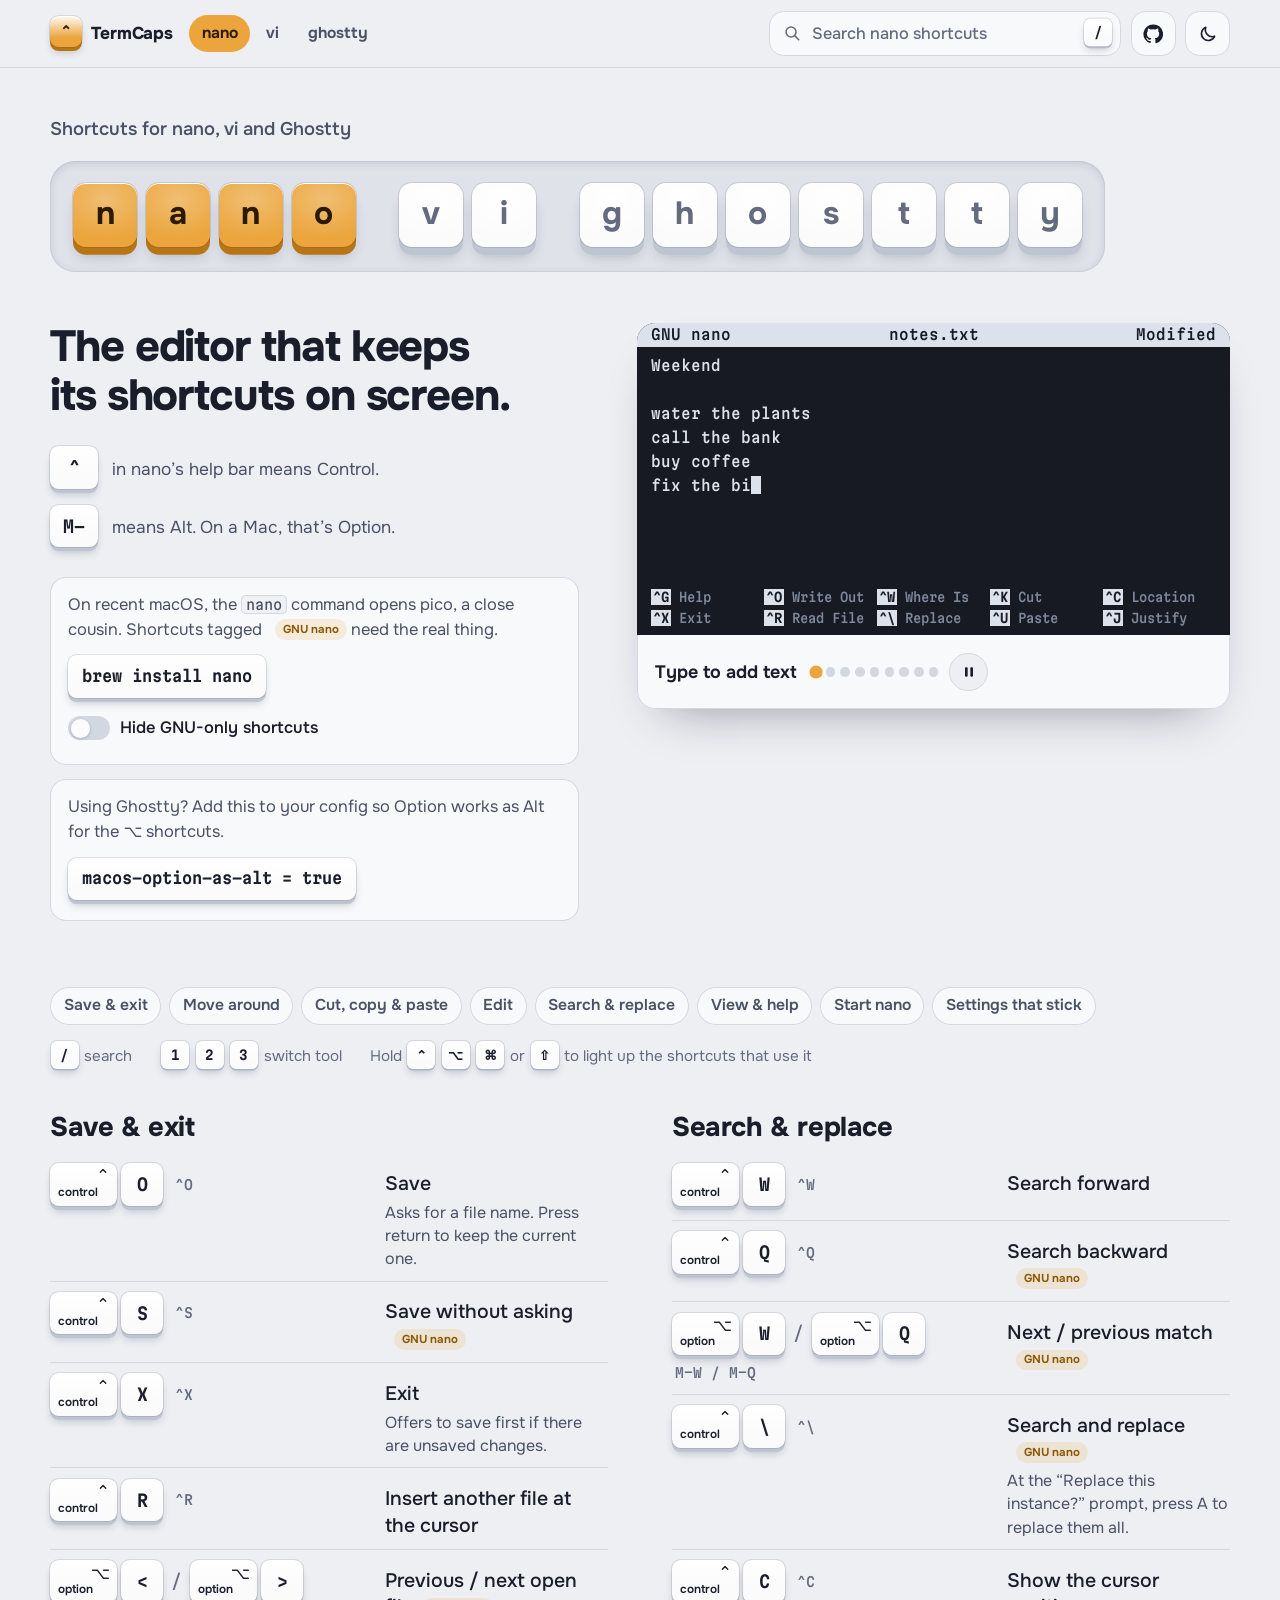
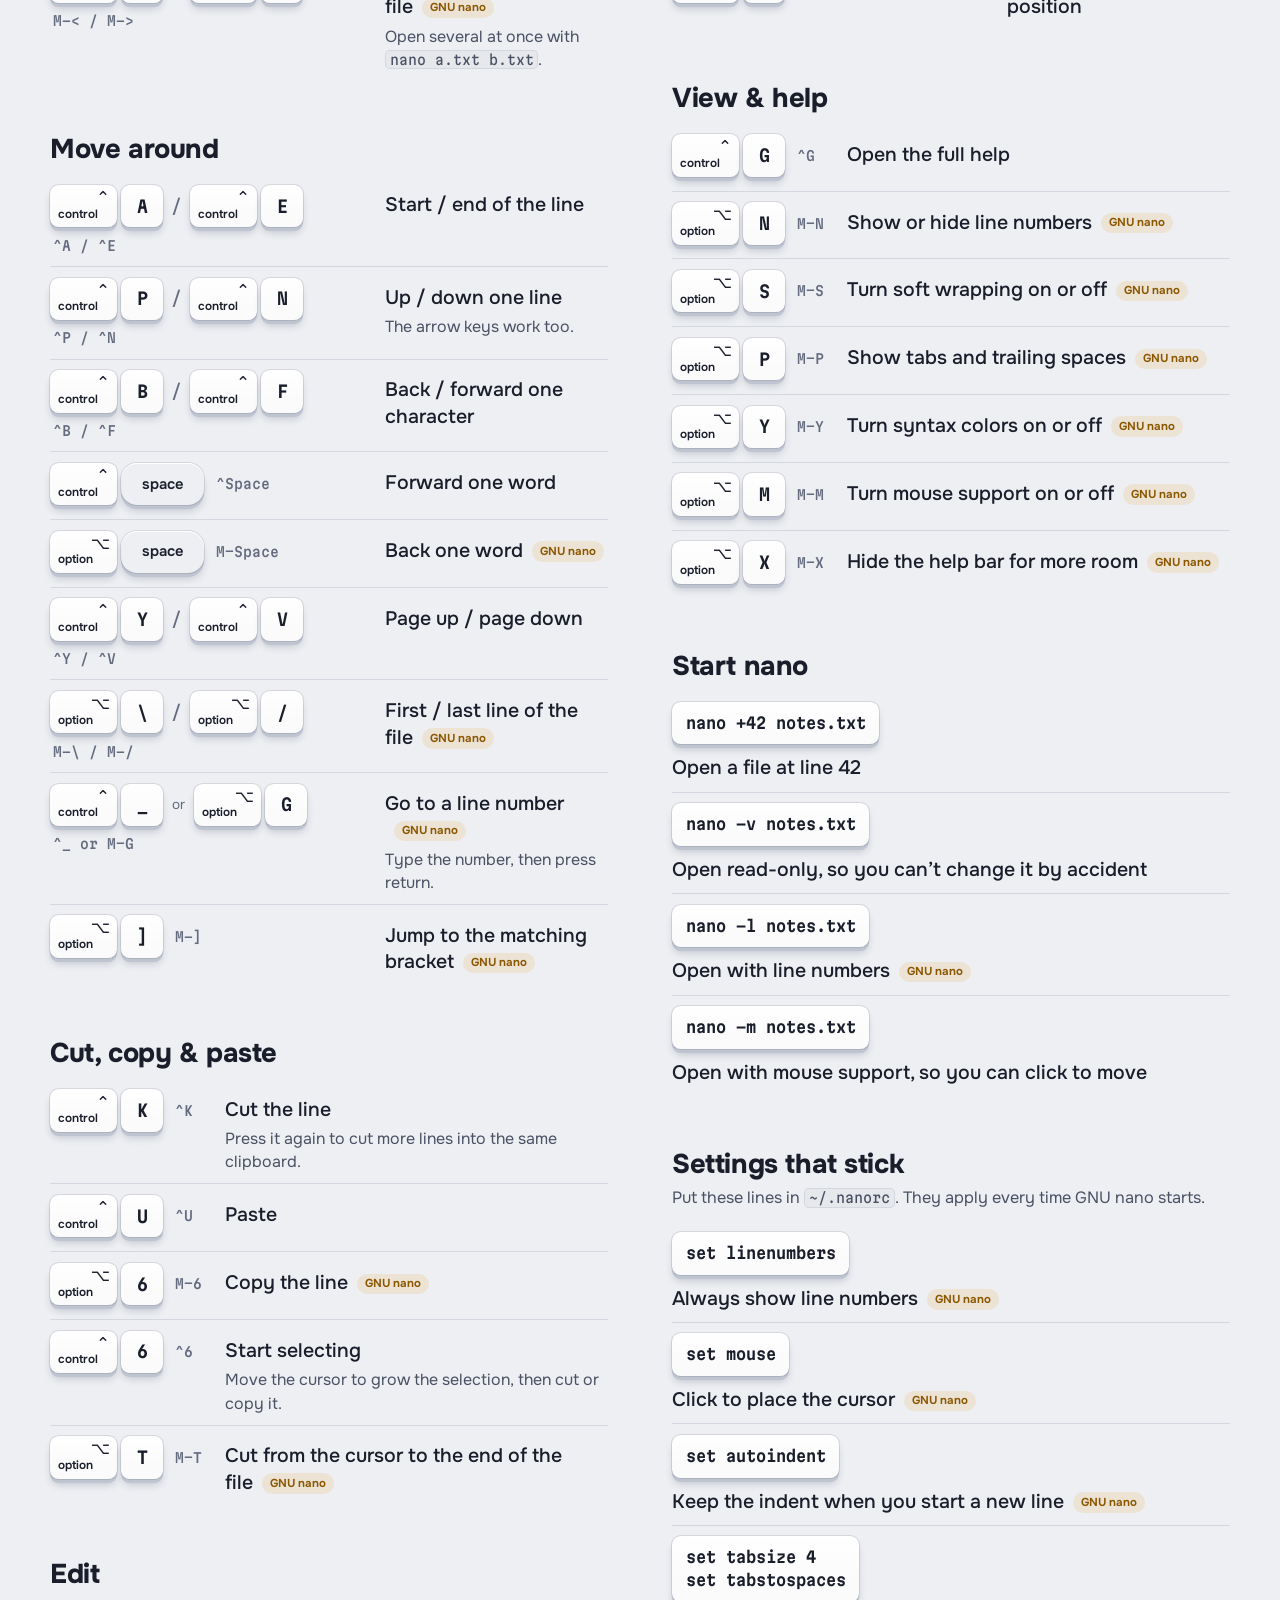
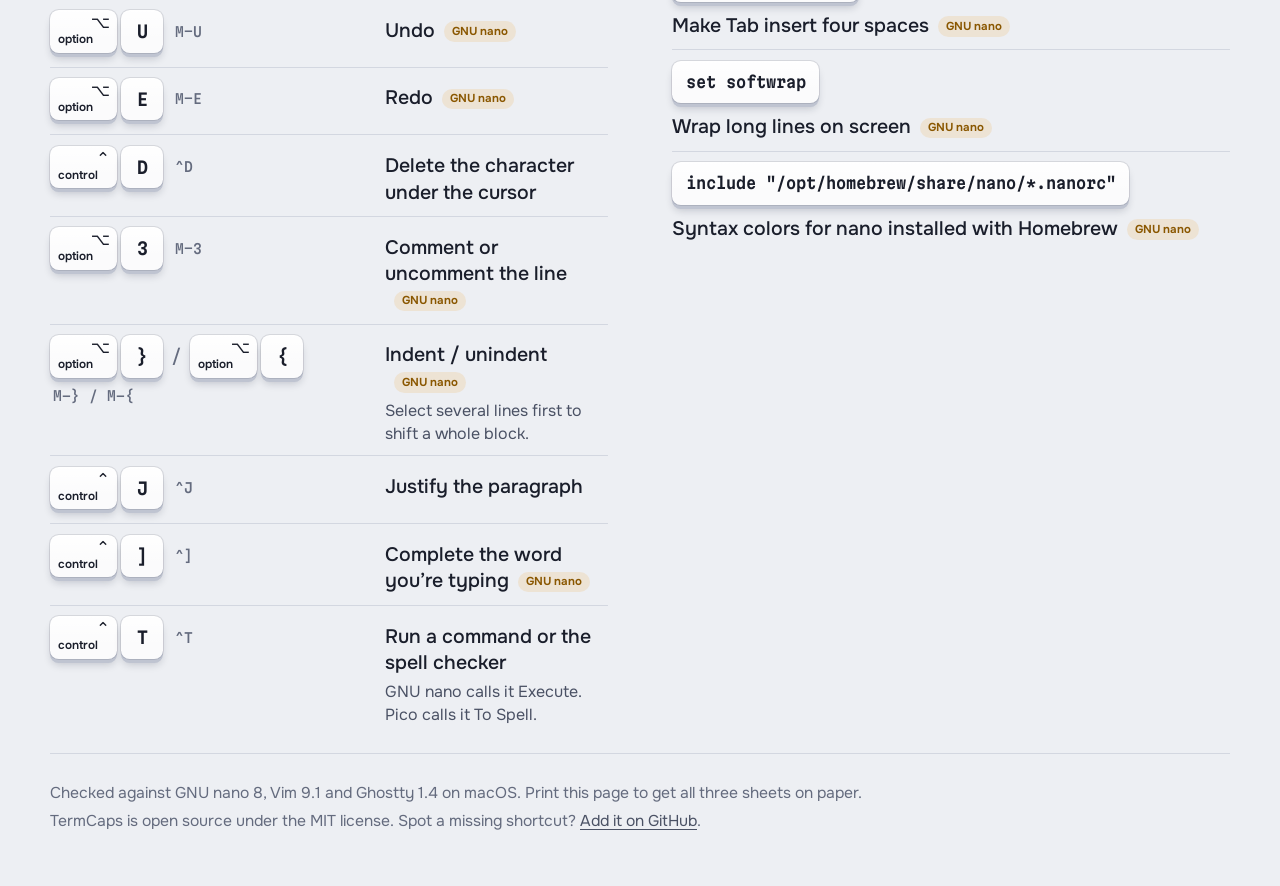
==== index.html @ 2dfd2931 "Launch TermCaps: shortcuts for nano, vi and Ghostty as keycaps A single-page cheatsheet in plain HTM" ====
<!doctype html>
<html lang="en" data-tool="nano">
<head>
  <meta charset="utf-8">
  <meta name="viewport" content="width=device-width, initial-scale=1">
  <title>TermCaps: shortcuts for nano, vi and Ghostty</title>
  <meta name="description" content="Shortcuts for nano, vi and Ghostty, drawn as keycaps you can see.">
  <meta name="author" content="Nitin Sharma (nitin7dc)">
  <link rel="canonical" href="https://termcaps.com/">
  <link rel="icon" href="favicon.svg" type="image/svg+xml">
  <meta name="theme-color" content="#edeff3" media="(prefers-color-scheme: light)">
  <meta name="theme-color" content="#15171d" media="(prefers-color-scheme: dark)">
  <meta property="og:type" content="website">
  <meta property="og:site_name" content="TermCaps">
  <meta property="og:title" content="TermCaps: shortcuts for nano, vi and Ghostty">
  <meta property="og:description" content="Shortcuts for nano, vi and Ghostty, drawn as keycaps you can see.">
  <meta property="og:url" content="https://termcaps.com/">
  <meta property="og:image" content="https://termcaps.com/docs/screenshot-light.png">
  <meta name="twitter:card" content="summary_large_image">
  <link rel="preconnect" href="https://fonts.googleapis.com">
  <link rel="preconnect" href="https://fonts.gstatic.com" crossorigin>
  <link rel="stylesheet" href="https://fonts.googleapis.com/css2?family=Martian+Mono:wdth,wght@75..112.5,400..700&family=Onest:wght@400..800&display=swap">
  <link rel="stylesheet" href="styles.css">
  <script>
    try { var t = localStorage.getItem('ks-theme'); if (t) document.documentElement.dataset.theme = t; } catch (e) {}
  </script>
</head>
<body>
  <header class="bar">
    <div class="bar-in">
      <a class="brand" href="#top"><span class="cap" aria-hidden="true">⌃</span><span class="brand-name">TermCaps</span></a>
      <nav class="mini" id="mini" aria-label="Switch tool"></nav>
      <div class="bar-right">
        <label class="search">
          <svg viewBox="0 0 24 24" aria-hidden="true"><circle cx="10.5" cy="10.5" r="6.5"/><path d="m15.5 15.5 5 5"/></svg>
          <input id="q" type="search" placeholder="Search nano shortcuts" autocomplete="off" spellcheck="false" aria-label="Search shortcuts">
          <span class="cap sm" aria-hidden="true">/</span>
        </label>
        <a class="icon-btn gh" href="https://github.com/nitin7dc/termcaps" aria-label="TermCaps on GitHub">
          <svg viewBox="0 0 24 24" aria-hidden="true"><path d="M12 .5a11.5 11.5 0 0 0-3.64 22.41c.58.1.79-.25.79-.56v-2c-3.2.7-3.88-1.37-3.88-1.37-.52-1.33-1.28-1.69-1.28-1.69-1.04-.71.08-.7.08-.7 1.16.08 1.77 1.19 1.77 1.19 1.03 1.76 2.7 1.25 3.36.96.1-.75.4-1.25.73-1.54-2.56-.29-5.25-1.28-5.25-5.68 0-1.26.45-2.28 1.19-3.09-.12-.29-.52-1.46.11-3.05 0 0 .97-.31 3.17 1.18a11 11 0 0 1 5.77 0c2.2-1.49 3.17-1.18 3.17-1.18.63 1.59.23 2.76.11 3.05.74.81 1.19 1.83 1.19 3.09 0 4.41-2.7 5.38-5.26 5.67.41.36.78 1.06.78 2.14v3.17c0 .31.21.67.8.56A11.5 11.5 0 0 0 12 .5z"/></svg>
        </a>
        <button id="theme" class="icon-btn" type="button" aria-label="Switch theme"></button>
      </div>
    </div>
  </header>

  <main id="top">
    <section class="hero">
      <h1>Shortcuts for nano, vi and Ghostty</h1>
      <div class="plate" id="words" role="tablist" aria-label="Tools"></div>
    </section>

    <div id="panels"></div>

    <footer>
      <p>Checked against GNU nano 8, Vim 9.1 and Ghostty 1.4 on macOS. Print this page to get all three sheets on paper.</p>
      <p>TermCaps is open source under the MIT license. Spot a missing shortcut? <a href="https://github.com/nitin7dc/termcaps">Add it on GitHub</a>.</p>
    </footer>
  </main>

  <div class="toast" id="toast" role="status" aria-live="polite"></div>

  <script src="data.js"></script>
  <script src="keys.js"></script>
  <script src="demos.js"></script>
  <script src="app.js"></script>
</body>
</html>
---- styles.css ----
/* ============ Tokens ============ */
@property --d {
  syntax: '<length>';
  inherits: true;
  initial-value: 4px;
}

:root {
  --sans: 'Onest', ui-sans-serif, system-ui, -apple-system, 'Segoe UI', sans-serif;
  --mono: 'Martian Mono', ui-monospace, 'SF Mono', Menlo, monospace;
  --max: 1260px;
  --gut: clamp(16px, 4vw, 40px);

  --bg: #edeff3;
  --surface: #f8f9fb;
  --plate: #dfe2e9;
  --plate-shadow: rgba(20, 26, 50, 0.12);
  --ink: #1a1e2b;
  --ink-2: #4a5164;
  --ink-3: #646b7e;
  --line: #d3d7e0;
  --row-hover: rgba(26, 30, 43, 0.035);

  --cap: #fbfbfc;
  --sheen: rgba(255, 255, 255, 0.95);
  --cap-ink: #1a1e2b;
  --cap-side: #bfc4d1;
  --cap-edge: rgba(20, 24, 40, 0.11);
  --cap-hi: rgba(255, 255, 255, 1);
  --cap-shadow: rgba(20, 26, 50, 0.22);

  --term: #171a23;
  --term-2: #222634;
  --term-ink: #dce1ec;
  --term-dim: #7f889d;

  --nano: #eba53c; --nano-side: #b87516; --nano-on: #2b1a00; --nano-ink: #8a5700; --nano-soft: rgba(235, 165, 60, 0.17);
  --vi: #34a464; --vi-side: #1f7444; --vi-on: #062616; --vi-ink: #1b7343; --vi-soft: rgba(52, 164, 100, 0.15);
  --ghostty: #5f67f6; --ghostty-side: #3a40c2; --ghostty-on: #ffffff; --ghostty-ink: #3f47d4; --ghostty-soft: rgba(95, 103, 246, 0.14);

  color-scheme: light;
}

@media (prefers-color-scheme: dark) {
  :root:not([data-theme='light']) {
    --bg: #15171d;
    --surface: #1d2028;
    --plate: #0f1116;
    --plate-shadow: rgba(0, 0, 0, 0.5);
    --ink: #eceef4;
    --ink-2: #aab1c3;
    --ink-3: #8a91a5;
    --line: #2b303b;
    --row-hover: rgba(255, 255, 255, 0.03);
    --cap: #2b2f3a;
    --sheen: rgba(255, 255, 255, 0.07);
    --cap-ink: #eceef4;
    --cap-side: #0a0c10;
    --cap-edge: rgba(255, 255, 255, 0.06);
    --cap-hi: rgba(255, 255, 255, 0.09);
    --cap-shadow: rgba(0, 0, 0, 0.55);
    --term: #0d0f14;
    --term-2: #1a1d27;
    --nano-ink: #f5c065; --nano-soft: rgba(235, 165, 60, 0.14);
    --vi-ink: #66d396; --vi-soft: rgba(52, 164, 100, 0.14);
    --ghostty-ink: #a5aaff; --ghostty-soft: rgba(95, 103, 246, 0.18);
    color-scheme: dark;
  }
}
:root[data-theme='dark'] {
  --bg: #15171d;
  --surface: #1d2028;
  --plate: #0f1116;
  --plate-shadow: rgba(0, 0, 0, 0.5);
  --ink: #eceef4;
  --ink-2: #aab1c3;
  --ink-3: #8a91a5;
  --line: #2b303b;
  --row-hover: rgba(255, 255, 255, 0.03);
  --cap: #2b2f3a;
  --sheen: rgba(255, 255, 255, 0.07);
  --cap-ink: #eceef4;
  --cap-side: #0a0c10;
  --cap-edge: rgba(255, 255, 255, 0.06);
  --cap-hi: rgba(255, 255, 255, 0.09);
  --cap-shadow: rgba(0, 0, 0, 0.55);
  --term: #0d0f14;
  --term-2: #1a1d27;
  --nano-ink: #f5c065; --nano-soft: rgba(235, 165, 60, 0.14);
  --vi-ink: #66d396; --vi-soft: rgba(52, 164, 100, 0.14);
  --ghostty-ink: #a5aaff; --ghostty-soft: rgba(95, 103, 246, 0.18);
  color-scheme: dark;
}

/* The active tool sets the accent for the whole page */
:root, [data-tool='nano'] {
  --accent: var(--nano); --accent-side: var(--nano-side); --accent-on: var(--nano-on); --accent-ink: var(--nano-ink); --accent-soft: var(--nano-soft);
}
[data-tool='vi'] {
  --accent: var(--vi); --accent-side: var(--vi-side); --accent-on: var(--vi-on); --accent-ink: var(--vi-ink); --accent-soft: var(--vi-soft);
}
[data-tool='ghostty'] {
  --accent: var(--ghostty); --accent-side: var(--ghostty-side); --accent-on: var(--ghostty-on); --accent-ink: var(--ghostty-ink); --accent-soft: var(--ghostty-soft);
}

/* ============ Base ============ */
*, *::before, *::after { box-sizing: border-box; }
html { -webkit-text-size-adjust: 100%; scroll-padding-top: 5.5rem; }
body {
  margin: 0;
  background: var(--bg);
  color: var(--ink);
  font-family: var(--sans);
  font-size: 1.125rem;
  line-height: 1.5;
  -webkit-font-smoothing: antialiased;
  transition: background-color 0.25s;
}
button, input { font: inherit; color: inherit; }
code {
  font-family: var(--mono);
  font-stretch: 87.5%;
  font-size: 0.86em;
  padding: 0.08em 0.35em;
  border-radius: 0.35em;
  background: var(--row-hover);
  box-shadow: inset 0 0 0 1px var(--line);
  overflow-wrap: anywhere;
}
mark { background: var(--accent-soft); color: inherit; border-radius: 0.2em; box-shadow: 0 0 0 2px var(--accent-soft); }
:focus-visible { outline: 3px solid var(--accent); outline-offset: 3px; border-radius: 6px; }
.print-title { display: none; }

/* ============ Keycaps ============ */
.cap {
  --d0: 4px;
  --d: var(--d0);
  --h: 2.65rem;
  position: relative;
  display: inline-flex;
  align-items: center;
  justify-content: center;
  min-width: var(--h);
  height: var(--h);
  margin-bottom: var(--d0);
  padding: 0 0.62rem;
  border: 0;
  border-radius: 0.55rem;
  font: 600 1.06rem/1 var(--mono);
  font-stretch: 87.5%;
  color: var(--cap-ink);
  background-color: var(--cap);
  background-image: linear-gradient(180deg, var(--sheen), transparent 70%);
  box-shadow:
    inset 0 1px 0 var(--cap-hi),
    0 0 0 1px var(--cap-edge),
    0 var(--d) 0 0 var(--cap-side),
    0 calc(var(--d) + 3px) 8px -2px var(--cap-shadow);
  transform: translateY(calc(var(--d0) - var(--d)));
  transition: --d 0.12s ease-out, background-color 0.2s, color 0.2s;
  white-space: nowrap;
  vertical-align: middle;
}
/* Two legends, like Apple's modifier keys: glyph top right, name bottom left */
.cap.two {
  min-width: 4.2rem;
  justify-content: flex-start;
  align-items: flex-end;
  padding: 0 0.5rem 0.42rem;
  font-family: var(--sans);
}
.cap.two b {
  position: absolute;
  top: 0.32rem;
  right: 0.45rem;
  font-size: 1.05rem;
  font-weight: 500;
  line-height: 1;
}
.cap.two i { font-style: normal; font-size: 0.74rem; font-weight: 600; line-height: 1; }
.cap.word { font: 600 0.92rem/1 var(--sans); padding: 0 0.75rem; }
.cap.wide { min-width: 5.2rem; }
.cap.arrow { font-family: var(--sans); font-size: 1.1rem; letter-spacing: 0.08em; }
.cap.ph {
  background: transparent;
  box-shadow: none;
  border: 1.5px dashed var(--ink-3);
  color: var(--ink-2);
  font-style: italic;
  font-weight: 500;
  font-family: var(--sans);
  font-size: 0.95rem;
  transform: none;
}
.cap.cmd {
  height: auto;
  min-height: var(--h);
  padding: 0.62rem 0.85rem;
  justify-content: flex-start;
  text-align: left;
  line-height: 1.45;
  font-size: 0.98rem;
  white-space: pre-wrap;
  overflow-wrap: anywhere;
}
.cap.cmd em { font-style: italic; font-weight: 500; color: var(--accent-ink); }
button.cap.cmd { cursor: copy; }
button.cap.cmd:hover, .cap.cmd.copied { --d: 1px; }
.cap.cmd.copied { animation: copied 0.6s ease-out; }
@keyframes copied { 0% { background-color: var(--accent-soft); } }
.cap.sm {
  --d0: 2px;
  --h: 1.75rem;
  min-width: 1.75rem;
  padding: 0 0.42rem;
  border-radius: 0.38rem;
  font-size: 0.82rem;
}

.seq { display: inline-flex; flex-wrap: wrap; align-items: center; gap: 0.38rem; }
.chord { display: inline-flex; align-items: center; gap: 0.24rem; }
.sep { color: var(--ink-3); font-weight: 500; padding-bottom: 4px; }
.or { font-size: 0.85rem; color: var(--ink-3); padding-bottom: 4px; }
.nat {
  font: 500 0.85rem/1 var(--mono);
  font-stretch: 87.5%;
  color: var(--ink-3);
  margin-left: 0.2rem;
  padding-bottom: 4px;
}

/* ============ Top bar ============ */
.bar {
  position: sticky;
  top: 0;
  z-index: 30;
  background: color-mix(in srgb, var(--bg) 86%, transparent);
  -webkit-backdrop-filter: blur(14px);
  backdrop-filter: blur(14px);
  border-bottom: 1px solid transparent;
  transition: border-color 0.2s;
}
.past-hero .bar { border-bottom-color: var(--line); }
.bar-in {
  max-width: var(--max);
  margin: 0 auto;
  padding: 0.7rem var(--gut);
  display: flex;
  align-items: center;
  gap: 1rem;
}
.brand {
  display: flex;
  align-items: center;
  gap: 0.6rem;
  font-weight: 750;
  font-size: 1.08rem;
  letter-spacing: -0.01em;
  color: var(--ink);
  text-decoration: none;
  white-space: nowrap;
}
.brand .cap { --h: 1.9rem; font-size: 0.9rem; background-color: var(--accent); color: var(--accent-on); --cap-side: var(--accent-side); }
.mini { display: flex; gap: 0.2rem; opacity: 0; transform: translateY(-6px); pointer-events: none; transition: opacity 0.2s, transform 0.2s; }
.past-hero .mini { opacity: 1; transform: none; pointer-events: auto; }
.mini button {
  border: 0;
  background: transparent;
  color: var(--ink-2);
  font-weight: 650;
  font-size: 0.98rem;
  padding: 0.42rem 0.8rem;
  border-radius: 99px;
  cursor: pointer;
}
.mini button:hover { color: var(--ink); background: var(--row-hover); }
.mini button[aria-pressed='true'] { background: var(--accent); color: var(--accent-on); }
.bar-right { margin-left: auto; display: flex; align-items: center; gap: 0.6rem; }
.search { position: relative; display: flex; align-items: center; }
.search svg {
  position: absolute;
  left: 0.85rem;
  width: 1.15rem;
  height: 1.15rem;
  fill: none;
  stroke: var(--ink-3);
  stroke-width: 2;
  stroke-linecap: round;
  pointer-events: none;
}
.search input {
  -webkit-appearance: none;
  appearance: none;
  width: min(22rem, 44vw);
  height: 2.8rem;
  padding: 0 2.8rem 0 2.6rem;
  border: 1px solid var(--line);
  border-radius: 0.9rem;
  background: var(--surface);
  font-size: 1.02rem;
  font-weight: 500;
  transition: border-color 0.15s, box-shadow 0.15s;
}
.search input::placeholder { color: var(--ink-3); }
.search input::-webkit-search-cancel-button { display: none; }
.search input:focus { outline: none; border-color: var(--accent); box-shadow: 0 0 0 4px var(--accent-soft); }
.search .cap { position: absolute; right: 0.55rem; top: 50%; margin: 0; translate: 0 -55%; pointer-events: none; transition: opacity 0.15s; }
.search input:focus ~ .cap, .search input:not(:placeholder-shown) ~ .cap { opacity: 0; }
.icon-btn {
  display: grid;
  place-items: center;
  width: 2.8rem;
  height: 2.8rem;
  border: 1px solid var(--line);
  border-radius: 0.9rem;
  background: var(--surface);
  cursor: pointer;
}
.icon-btn:hover { border-color: var(--ink-3); }
.icon-btn svg { width: 1.25rem; height: 1.25rem; fill: none; stroke: var(--ink); stroke-width: 1.9; stroke-linecap: round; stroke-linejoin: round; }
.icon-btn.gh svg { fill: var(--ink); stroke: none; }

/* ============ Hero: tool names in giant keycaps ============ */
main { max-width: var(--max); margin: 0 auto; padding: 0 var(--gut); }
.hero { padding: clamp(1.5rem, 4vw, 3rem) 0 0; }
.hero h1 { margin: 0 0 1.1rem; font-size: 1.15rem; font-weight: 550; color: var(--ink-2); letter-spacing: 0; }
.plate {
  display: flex;
  width: fit-content;
  max-width: 100%;
  flex-wrap: wrap;
  align-items: flex-start;
  gap: 1rem clamp(1.1rem, 3.4vw, 3rem);
  padding: clamp(0.85rem, 1.8vw, 1.35rem) clamp(0.85rem, 1.8vw, 1.5rem) calc(clamp(0.85rem, 1.8vw, 1.35rem) - 4px);
  border-radius: clamp(1rem, 2vw, 1.75rem);
  background: var(--plate);
  box-shadow: inset 0 2px 8px var(--plate-shadow), inset 0 0 0 1px var(--line);
}
.word {
  display: flex;
  gap: clamp(0.3rem, 0.7vw, 0.6rem);
  padding: 0;
  border: 0;
  background: none;
  border-radius: 1rem;
  cursor: pointer;
}
.word:focus-visible { outline-offset: 8px; }
.lc {
  --s: clamp(2.55rem, 5vw, 4.3rem);
  --d0: clamp(5px, 0.6vw, 8px);
  --d: var(--d0);
  display: grid;
  place-items: center;
  width: var(--s);
  height: var(--s);
  margin-bottom: var(--d0);
  padding-bottom: 0.08em;
  border-radius: calc(var(--s) * 0.2);
  font: 700 calc(var(--s) * 0.5) / 1 var(--sans);
  color: var(--ink-3);
  background-color: var(--cap);
  background-image: radial-gradient(120% 90% at 50% 25%, var(--sheen), transparent 70%);
  box-shadow:
    inset 0 1px 0 var(--cap-hi),
    0 0 0 1px var(--cap-edge),
    0 var(--d) 0 0 var(--cap-side),
    0 calc(var(--d) + 5px) 14px -4px var(--cap-shadow);
  transform: translateY(calc(var(--d0) - var(--d)));
  transition: --d 0.14s ease-out, background-color 0.25s ease calc(var(--i) * 70ms), color 0.25s ease calc(var(--i) * 70ms);
}
.word:hover .lc { --d: calc(var(--d0) + 2px); color: var(--ink-2); }
.word[aria-selected='true'] .lc {
  color: var(--accent-on);
  background-color: var(--accent);
  --cap-side: var(--accent-side);
  --sheen: rgba(255, 255, 255, 0.28);
}
.word:active .lc { --d: 1px; }
.word.typing .lc { animation: tap 0.34s cubic-bezier(0.3, 0.7, 0.4, 1) calc(var(--i) * 70ms) both; }
@keyframes tap {
  0% { --d: var(--d0); }
  35% { --d: 1px; }
  100% { --d: var(--d0); }
}

/* ============ Panel intro + demo ============ */
.intro {
  display: grid;
  grid-template-columns: minmax(0, 1fr) minmax(0, 1.12fr);
  gap: clamp(2rem, 4.5vw, 4.5rem);
  align-items: start;
  padding: clamp(2rem, 4vw, 3.25rem) 0 clamp(2rem, 4vw, 3rem);
}
.lede {
  margin: 0 0 1.6rem;
  font-size: clamp(1.9rem, 3.4vw, 2.85rem);
  line-height: 1.12;
  font-weight: 750;
  letter-spacing: -0.025em;
  text-wrap: balance;
}
.legend { list-style: none; margin: 0 0 1.6rem; padding: 0; display: grid; gap: 0.75rem; }
.legend li { display: flex; align-items: center; gap: 0.9rem; font-size: 1.08rem; color: var(--ink-2); }
.legend .cap { min-width: 3rem; margin-bottom: 4px; }
.legend.modes li { align-items: baseline; }
.mode {
  flex: none;
  min-width: 6.4rem;
  font-weight: 700;
  font-size: 1rem;
  color: var(--accent-ink);
  padding: 0.28rem 0.7rem;
  border-radius: 0.5rem;
  background: var(--accent-soft);
  text-align: center;
}
.legend b { color: var(--ink); font-family: var(--mono); font-stretch: 87.5%; font-size: 0.92em; }
.tip {
  margin: 0 0 0.9rem;
  padding: 1rem 1.15rem 1.05rem;
  border-radius: 1rem;
  background: var(--surface);
  box-shadow: inset 0 0 0 1px var(--line);
  color: var(--ink-2);
  font-size: 1.03rem;
}
.tip p { margin: 0; }
.tip b { color: var(--ink); font-family: var(--mono); font-stretch: 87.5%; font-size: 0.92em; }
.tip-cmd { margin-top: 0.8rem; }
.switch { display: inline-flex; align-items: center; gap: 0.65rem; margin-top: 0.9rem; cursor: pointer; color: var(--ink); font-weight: 550; }
.switch input { position: absolute; opacity: 0; width: 1px; height: 1px; }
.switch .track {
  position: relative;
  width: 2.6rem;
  height: 1.5rem;
  border-radius: 99px;
  background: var(--line);
  transition: background-color 0.2s;
}
.switch .track::after {
  content: '';
  position: absolute;
  top: 0.18rem;
  left: 0.18rem;
  width: 1.14rem;
  height: 1.14rem;
  border-radius: 50%;
  background: var(--cap);
  box-shadow: 0 1px 3px var(--cap-shadow);
  transition: translate 0.2s cubic-bezier(0.3, 0.7, 0.4, 1);
}
.switch input:checked + .track { background: var(--accent); }
.switch input:checked + .track::after { translate: 1.1rem 0; }
.switch input:focus-visible + .track { outline: 3px solid var(--accent); outline-offset: 3px; }

.tag {
  display: inline-block;
  margin-left: 0.55rem;
  padding: 0.28rem 0.5rem;
  border-radius: 99px;
  background: var(--accent-soft);
  color: var(--accent-ink);
  font: 650 0.72rem/1 var(--sans);
  vertical-align: 0.18em;
  white-space: nowrap;
}

/* The demo: a small dark terminal with a keystroke readout under it */
.demo {
  margin: 0;
  border-radius: 1.15rem;
  overflow: hidden;
  background: var(--surface);
  box-shadow: inset 0 0 0 1px var(--line), 0 24px 48px -28px rgba(15, 18, 32, 0.45);
}
.screen {
  height: 19.5rem;
  background: var(--term);
  color: var(--term-ink);
  font: 500 0.92rem/1.62 var(--mono);
  font-stretch: 87.5%;
  overflow: hidden;
}
.screen > * { height: 100%; }
.t-body { flex: 1; padding: 0.45rem 0.9rem; white-space: pre; overflow: hidden; }
.cur { background: var(--term-ink); color: var(--term); animation: blink 1.1s steps(1) infinite; }
.cur.bar { background: none; color: inherit; box-shadow: inset 2px 0 0 var(--term-ink); }
.cur.inv { background: var(--term); }
@keyframes blink { 50% { background: transparent; color: inherit; box-shadow: none; } }

.nano, .vi, .gt { display: flex; flex-direction: column; }
.n-head, .n-prompt { display: flex; justify-content: space-between; padding: 0 0.9rem; background: var(--term-ink); color: var(--term); }
.n-head span { flex: 1; }
.n-head span:nth-child(2) { text-align: center; }
.n-head span:last-child { text-align: right; }
.n-prompt { justify-content: flex-start; white-space: pre; }
.n-msg { min-height: 1.62em; text-align: center; }
.n-msg span { background: var(--term-ink); color: var(--term); padding: 0 0.3rem; }
.n-help {
  display: grid;
  grid-template-columns: repeat(5, minmax(0, 1fr));
  padding: 0 0.9rem 0.45rem;
  font-size: 0.8rem;
  color: var(--term-dim);
  white-space: nowrap;
  overflow: hidden;
}
.n-help b { font-weight: 600; background: var(--term-ink); color: var(--term); padding: 0 0.12rem; }
.n-help .flash { color: var(--term-ink); animation: helpflash 0.9s ease-out; }
.n-help .flash b { background: var(--nano); color: var(--nano-on); }
@keyframes helpflash { 0% { color: var(--nano); } }

.v-tilde { color: #5f72d9; }
.v-status { display: flex; justify-content: space-between; padding: 0 0.9rem 0.45rem; white-space: pre; }
.v-mode { font-weight: 700; }
.v-ruler { color: var(--term-dim); }

.sh { padding: 0.6rem 0.9rem; }
.sh-p { color: var(--term-dim); }

.gt-bar { display: flex; align-items: center; gap: 0.8rem; height: 2.3rem; padding: 0 0.8rem; background: var(--term-2); font-family: var(--sans); font-size: 0.8rem; }
.lights { display: flex; gap: 0.42rem; }
.lights i { width: 0.72rem; height: 0.72rem; border-radius: 50%; background: #ff5f57; }
.lights i:nth-child(2) { background: #febc2e; }
.lights i:nth-child(3) { background: #28c840; }
.gt-title { flex: 1; text-align: center; color: var(--term-dim); font-weight: 600; }
.gt-pad { width: 3.3rem; }
.gt-tabs { flex: 1; display: flex; gap: 0.25rem; }
.gt-tab { flex: 1; padding: 0.22rem; border-radius: 0.4rem; text-align: center; color: var(--term-dim); font-weight: 600; animation: grow 0.3s cubic-bezier(0.2, 0.8, 0.2, 1); }
.gt-tab.on { background: rgba(255, 255, 255, 0.09); color: var(--term-ink); }
.gt-body { flex: 1; display: flex; min-height: 0; }
.split { flex: 1; display: flex; gap: 2px; background: #3a4052; min-width: 0; min-height: 0; }
.split-col { flex-direction: column; }
.pane {
  flex: 1;
  min-width: 0;
  min-height: 0;
  padding: 0.45rem 0.75rem;
  background: var(--term);
  font-size: 0.82rem;
  white-space: pre;
  overflow: hidden;
  opacity: 0.55;
}
.pane.on { opacity: 1; }
.pane.fresh { animation: grow 0.38s cubic-bezier(0.2, 0.8, 0.2, 1); }
.pane.gain { animation: gain 0.35s ease-out; }
@keyframes grow { from { opacity: 0; transform: scale(0.96); } }
@keyframes gain { from { opacity: 0.55; } }
.p-dir { color: #7dcfff; }
.p-ar { color: #a5aaff; }
.p-out { color: var(--term-dim); }

.hud {
  display: grid;
  grid-template-columns: auto minmax(0, 1fr) auto;
  align-items: center;
  gap: 0.9rem;
  min-height: 4.6rem;
  padding: 0.8rem 1rem 0.8rem 1.1rem;
}
.hud-keys { display: flex; align-items: center; gap: 0.3rem; min-height: 2.65rem; }
.hud-keys:empty { display: none; }
.hud-keys.go .cap { animation: hudtap 0.36s cubic-bezier(0.3, 0.7, 0.4, 1) calc(var(--i) * 110ms) both; }
.hud-keys.go .cap.mod { animation: hudhold 0.3s ease-out both; }
@keyframes hudtap { 0% { --d: var(--d0); } 35% { --d: 1px; background-color: var(--accent); color: var(--accent-on); } 100% { --d: var(--d0); } }
@keyframes hudhold { to { --d: 1.5px; background-color: var(--accent); color: var(--accent-on); } }
.hud-say { margin: 0; font-size: 1.12rem; font-weight: 650; line-height: 1.25; }
.hud-ctrl { display: flex; align-items: center; gap: 0.7rem; }
.dots { display: flex; gap: 0.32rem; }
.dot {
  width: 0.6rem;
  height: 0.6rem;
  padding: 0;
  border: 0;
  border-radius: 50%;
  background: var(--line);
  cursor: pointer;
  transition: background-color 0.2s, scale 0.2s;
}
.dot:hover { background: var(--ink-3); }
.dot[aria-current] { background: var(--accent); scale: 1.3; }
.play {
  display: grid;
  place-items: center;
  width: 2.4rem;
  height: 2.4rem;
  padding: 0;
  border: 1px solid var(--line);
  border-radius: 50%;
  background: var(--bg);
  cursor: pointer;
}
.play:hover { border-color: var(--ink-3); }
.play svg { width: 1rem; height: 1rem; fill: var(--ink); }

/* ============ Shortcut sections ============ */
.jump { display: flex; flex-wrap: wrap; gap: 0.5rem; margin: 0 0 1rem; padding-top: 0.25rem; }
.jump a {
  padding: 0.45rem 0.85rem;
  border-radius: 99px;
  background: var(--surface);
  box-shadow: inset 0 0 0 1px var(--line);
  color: var(--ink-2);
  font-size: 0.98rem;
  font-weight: 600;
  text-decoration: none;
}
.jump a:hover { color: var(--ink); box-shadow: inset 0 0 0 1px var(--ink-3); }
.hints { display: flex; flex-wrap: wrap; gap: 0.6rem 1.75rem; margin: 0 0 2.5rem; color: var(--ink-3); font-size: 0.95rem; }
.hints > span { display: inline-flex; align-items: center; gap: 0.3rem; }
.hints .cap { margin: 0 0.05rem 2px; }
.hints .cap.on, .cap.mod.on { --d: 1.5px; background-color: var(--accent); color: var(--accent-on); --cap-side: var(--accent-side); }

.sections { columns: 2 31rem; column-gap: clamp(2.5rem, 5vw, 5rem); }
.sec { break-inside: avoid; margin: 0 0 3.25rem; }
.sec h3 { margin: 0 0 0.35rem; font-size: 1.7rem; font-weight: 750; letter-spacing: -0.015em; line-height: 1.2; }
.sec .sn { margin: 0 0 0.6rem; max-width: 60ch; color: var(--ink-2); font-size: 1.02rem; }
.list {
  list-style: none;
  margin: 0.5rem 0 0;
  padding: 0;
  display: grid;
  grid-template-columns: fit-content(56%) minmax(0, 1fr);
  column-gap: 1.4rem;
}
.row {
  grid-column: 1 / -1;
  display: grid;
  grid-template-columns: subgrid;
  align-items: start;
  margin: 0 -0.75rem;
  padding: 0.72rem 0.75rem 0.62rem;
  border-radius: 0.8rem;
  background-image: linear-gradient(var(--line), var(--line));
  background-size: calc(100% - 1.5rem) 1px;
  background-position: center top;
  background-repeat: no-repeat;
  transition: opacity 0.18s, background-color 0.18s;
}
.row:first-child { background-image: none; }
.row:hover { background-color: var(--row-hover); }
.row:hover .keys > .seq .cap, .row:hover .keys > .cap:not(.cmd) { --d: 1.5px; }
.row[hidden] { display: none; }
.row.stack { display: flex; flex-direction: column; gap: 0.45rem; }
.keys { display: flex; flex-wrap: wrap; align-items: center; gap: 0.45rem 0.55rem; min-width: 0; }
.desc { padding-top: 0.46rem; min-width: 0; }
.row.stack .desc { padding-top: 0; }
.d { margin: 0; font-size: 1.22rem; font-weight: 520; line-height: 1.35; text-wrap: pretty; }
.n { margin: 0.25rem 0 0; color: var(--ink-2); font-size: 1rem; line-height: 1.45; }

/* Holding a modifier */
.holding .row:not(.lit) { opacity: 0.25; }
.row.lit { background-color: var(--accent-soft); }
.row.hit { animation: hit 1.1s ease-out; }
@keyframes hit { 0%, 30% { background-color: var(--accent); } }
.row.hit .d { animation: hitink 1.1s ease-out; }
@keyframes hitink { 0%, 30% { color: var(--accent-on); } }

.searching .intro, .searching .jump, .searching .hints { display: none; }
.searching .sections { padding-top: 2rem; }
.empty { padding: 2rem 0 5rem; }
.empty-t { margin: 0 0 1.2rem; font-size: clamp(1.4rem, 2.6vw, 1.9rem); font-weight: 700; letter-spacing: -0.01em; }
.acts { display: flex; flex-wrap: wrap; gap: 0.6rem; }
.btn {
  padding: 0.7rem 1.1rem;
  border: 1px solid var(--line);
  border-radius: 0.8rem;
  background: var(--surface);
  font-weight: 650;
  cursor: pointer;
}
.btn:hover { border-color: var(--ink-3); }
.btn.primary { border-color: transparent; background: var(--accent); color: var(--accent-on); }

footer {
  margin-top: 1rem;
  padding: 1.75rem 0 3rem;
  border-top: 1px solid var(--line);
  color: var(--ink-3);
  font-size: 0.98rem;
}
footer p { margin: 0 0 0.3rem; }
footer a { color: var(--ink-2); text-underline-offset: 0.2em; }
footer a:hover { color: var(--ink); }

.toast {
  position: fixed;
  left: 50%;
  bottom: 1.5rem;
  z-index: 40;
  max-width: calc(100vw - 32px);
  padding: 0.75rem 1.15rem;
  border-radius: 99px;
  background: var(--ink);
  color: var(--bg);
  font-weight: 600;
  font-size: 1rem;
  white-space: nowrap;
  overflow: hidden;
  text-overflow: ellipsis;
  translate: -50% calc(100% + 2rem);
  opacity: 0;
  transition: translate 0.25s cubic-bezier(0.3, 0.7, 0.4, 1), opacity 0.2s;
  pointer-events: none;
}
.toast.show { translate: -50% 0; opacity: 1; }

/* ============ Responsive ============ */
@media (max-width: 980px) {
  .intro { grid-template-columns: 1fr; }
  .demo { max-width: 40rem; }
}
@media (max-width: 720px) {
  .brand-name { display: none; }
  .past-hero .brand { display: none; }
  body:not(.past-hero) .mini { display: none; }
  .icon-btn.gh { display: none; }
  .bar-in { gap: 0.6rem; }
  .bar-right { flex: 1; justify-content: flex-end; }
  .search { flex: 1; }
  .search input { width: 100%; }
  .past-hero .search { flex: 0 1 11rem; }
}
@media (max-width: 600px) {
  body { font-size: 1.06rem; }
  .list { grid-template-columns: 1fr; }
  .row { display: flex; flex-wrap: wrap; align-items: flex-start; gap: 0.4rem 1rem; }
  .row .keys { flex: 0 1 auto; }
  .row .desc { flex: 1 1 11rem; padding-top: 0.5rem; }
  .row.stack .desc { padding-top: 0; }
  .d { font-size: 1.15rem; }
  .sec h3 { font-size: 1.5rem; }
  .screen { height: 17.5rem; font-size: 0.78rem; }
  .pane { font-size: 0.72rem; }
  .n-help { grid-template-columns: repeat(3, minmax(0, 1fr)); font-size: 0.72rem; }
  .n-help span:nth-child(5n + 4), .n-help span:nth-child(5n) { display: none; }
  .hud { grid-template-columns: 1fr auto; }
  .hud-keys { grid-column: 1 / -1; }
  .mini button { padding: 0.4rem 0.6rem; font-size: 0.92rem; }
}
@media (hover: none) {
  .hints, .search .cap { display: none; }
  .search input { padding-right: 0.8rem; }
}

@media (prefers-reduced-motion: reduce) {
  *, *::before, *::after {
    animation-duration: 0.01ms !important;
    animation-iteration-count: 1 !important;
    transition-duration: 0.01ms !important;
    scroll-behavior: auto !important;
  }
}

/* ============ Print: all three sheets ============ */
@media print {
  :root { --bg: #fff; --surface: #fff; --ink: #000; --ink-2: #333; --ink-3: #555; --line: #ccc; color-scheme: light; }
  .bar, .hero, .intro, .jump, .hints, .empty, .toast, footer { display: none !important; }
  .panel, .panel[hidden] { display: block !important; break-before: page; }
  .panel:first-child { break-before: auto; }
  .print-title { display: block; margin: 0 0 1rem; font-size: 2.2rem; }
  .sec[hidden], .row[hidden] { display: revert !important; }
  .hide-gnu .row[data-gnu] { display: none !important; }
  .cap { box-shadow: none !important; border: 1px solid #999; transform: none !important; margin-bottom: 0; background: #fff !important; color: #000 !important; }
  .row { break-inside: avoid; background-image: none; }
  .sections { columns: 2; }
}
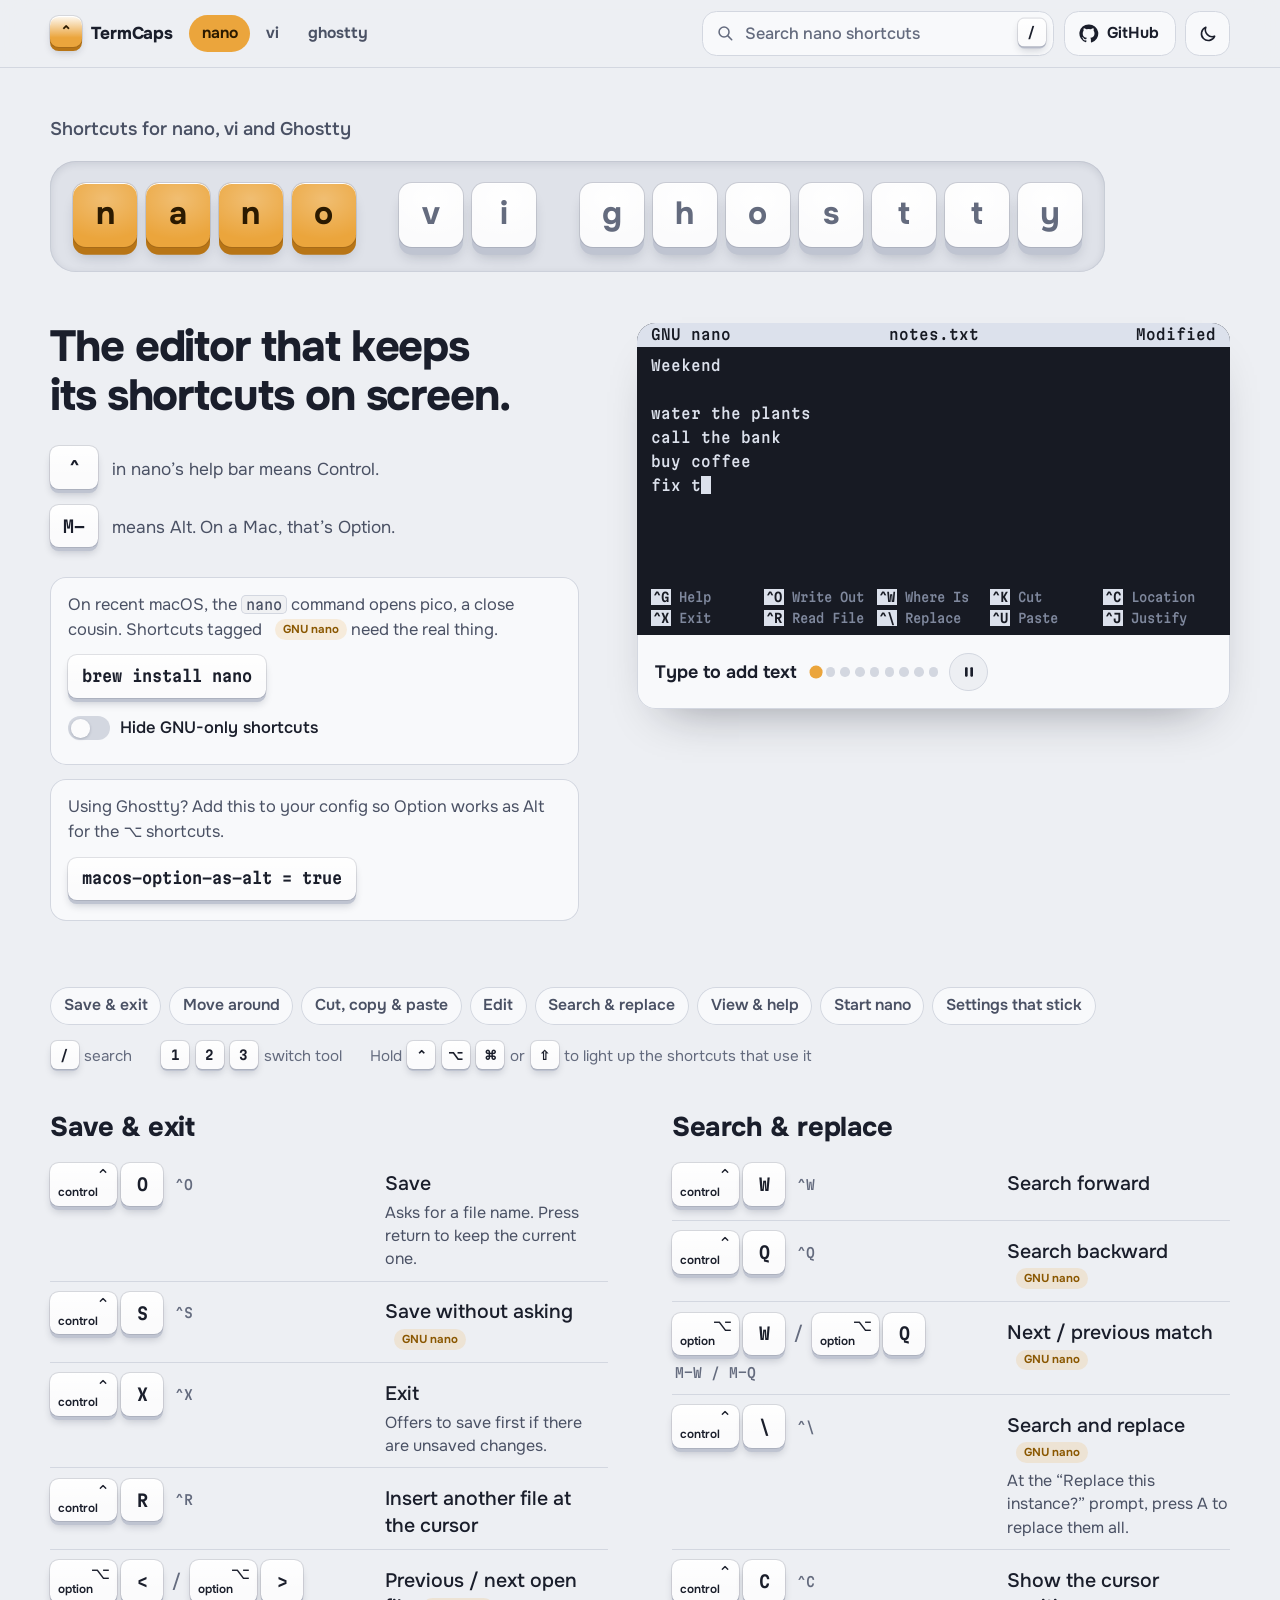
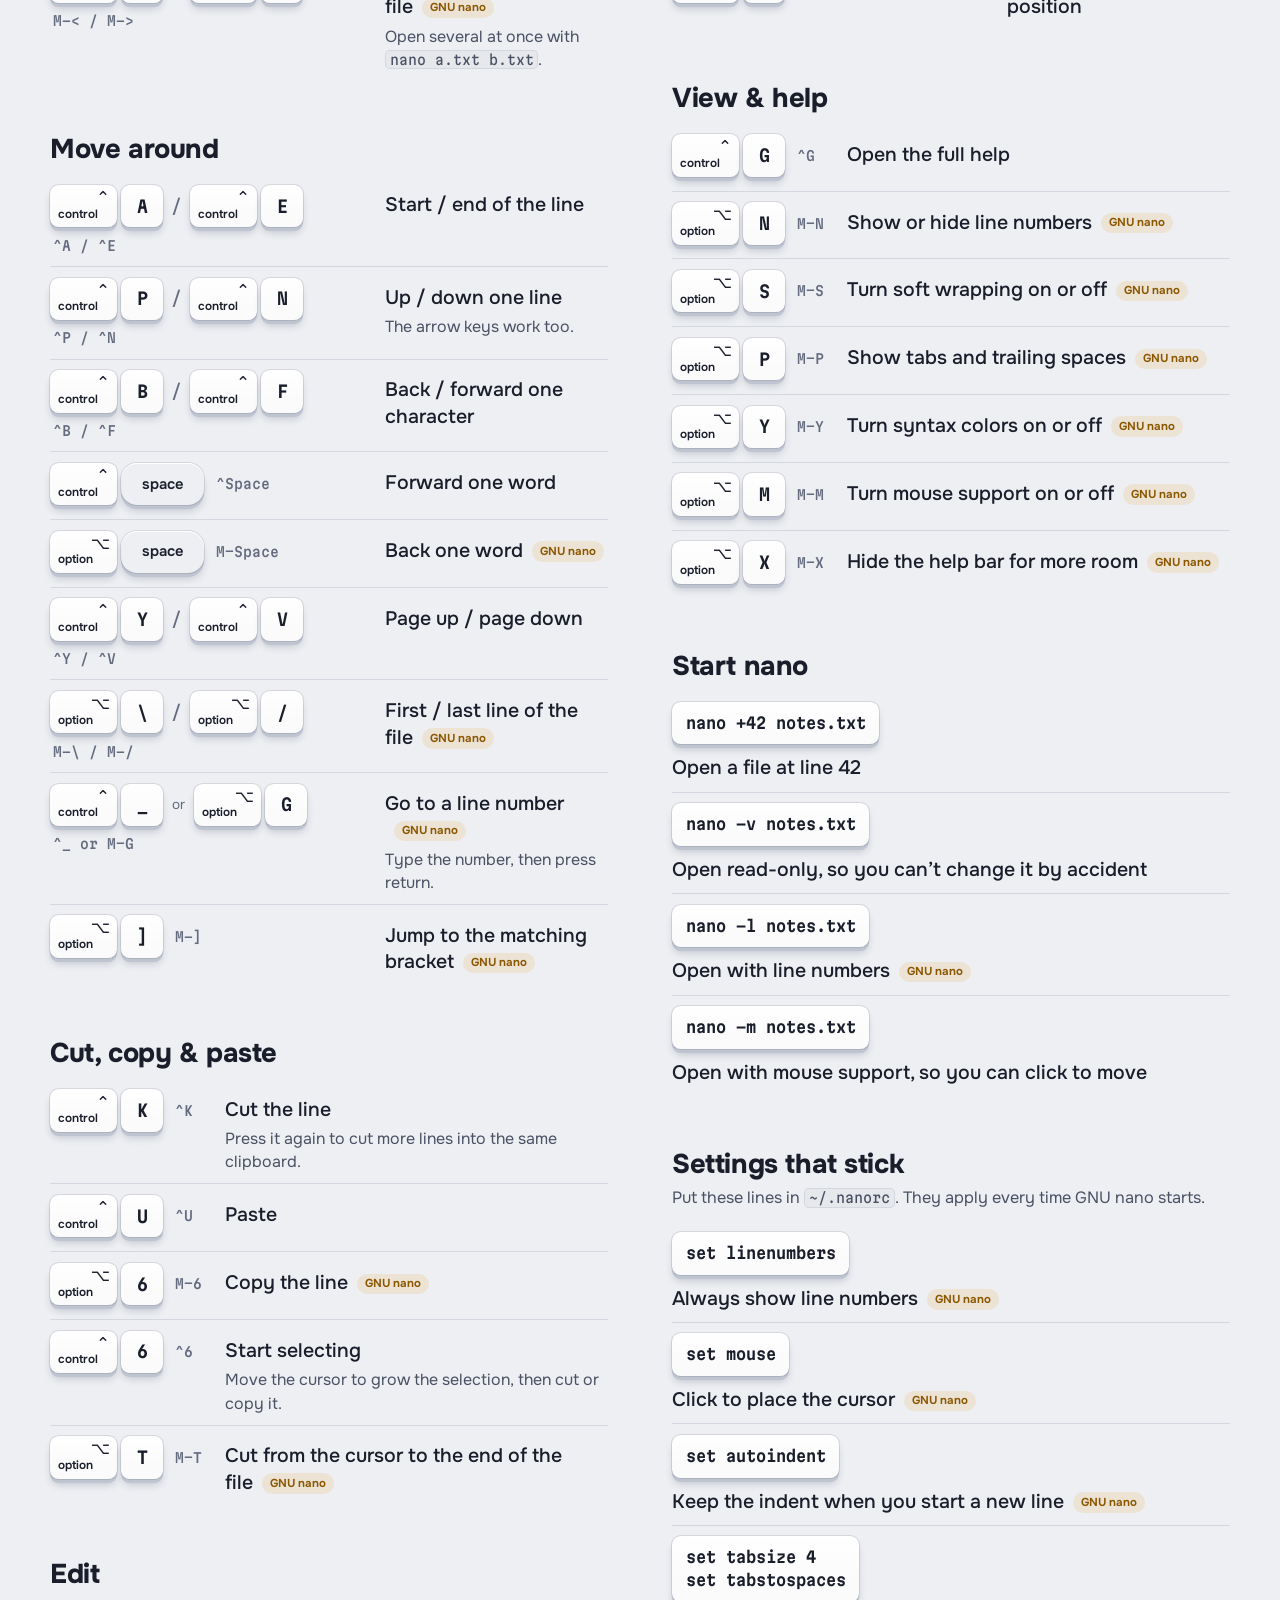
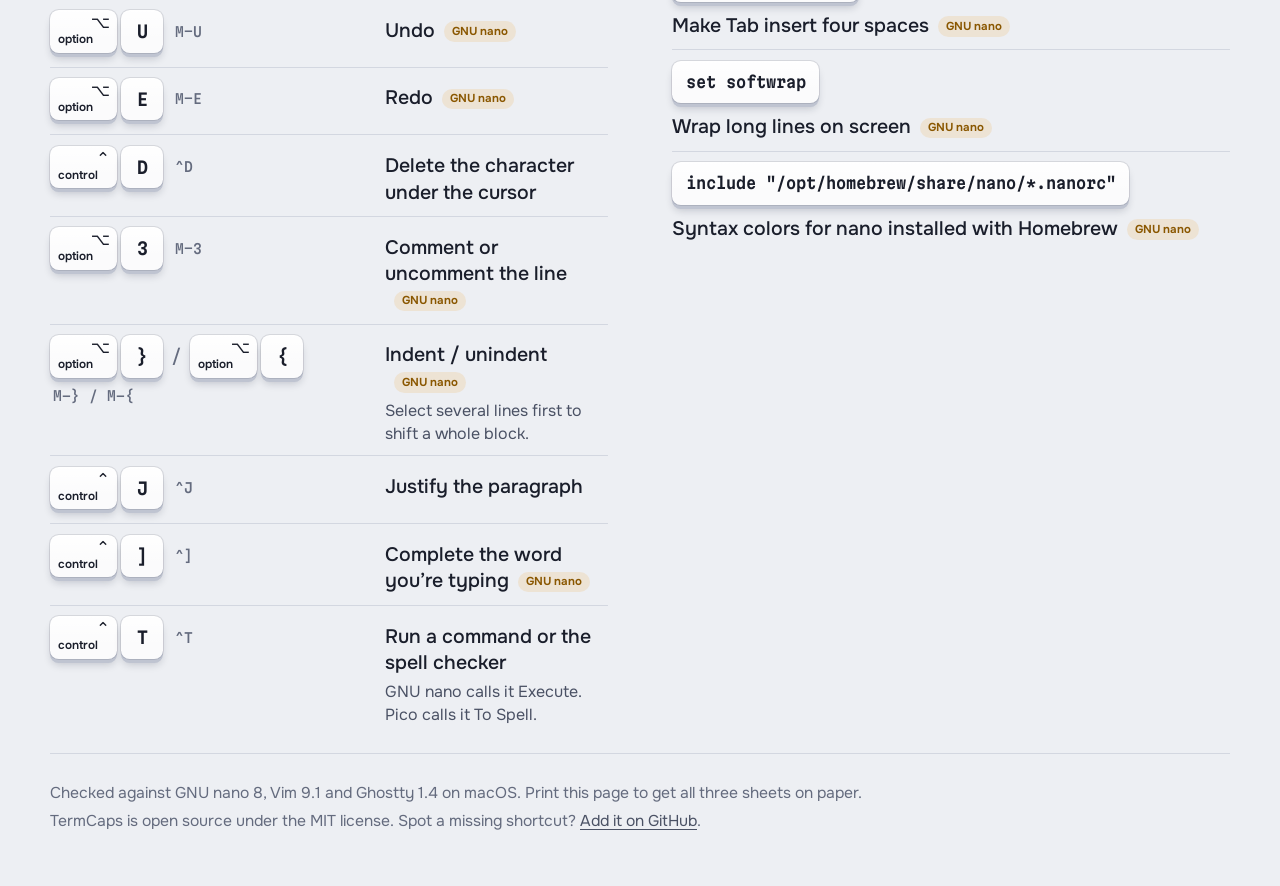
==== commit fb46d193: "Show a labelled GitHub button in the top bar The GitHub link was a bare icon and hidden on phones. I" ====
--- a/index.html
+++ b/index.html
@@ -36,8 +36,9 @@
           <input id="q" type="search" placeholder="Search nano shortcuts" autocomplete="off" spellcheck="false" aria-label="Search shortcuts">
           <span class="cap sm" aria-hidden="true">/</span>
         </label>
-        <a class="icon-btn gh" href="https://github.com/nitin7dc/termcaps" aria-label="TermCaps on GitHub">
+        <a class="gh-link" href="https://github.com/nitin7dc/termcaps" aria-label="TermCaps on GitHub">
           <svg viewBox="0 0 24 24" aria-hidden="true"><path d="M12 .5a11.5 11.5 0 0 0-3.64 22.41c.58.1.79-.25.79-.56v-2c-3.2.7-3.88-1.37-3.88-1.37-.52-1.33-1.28-1.69-1.28-1.69-1.04-.71.08-.7.08-.7 1.16.08 1.77 1.19 1.77 1.19 1.03 1.76 2.7 1.25 3.36.96.1-.75.4-1.25.73-1.54-2.56-.29-5.25-1.28-5.25-5.68 0-1.26.45-2.28 1.19-3.09-.12-.29-.52-1.46.11-3.05 0 0 .97-.31 3.17 1.18a11 11 0 0 1 5.77 0c2.2-1.49 3.17-1.18 3.17-1.18.63 1.59.23 2.76.11 3.05.74.81 1.19 1.83 1.19 3.09 0 4.41-2.7 5.38-5.26 5.67.41.36.78 1.06.78 2.14v3.17c0 .31.21.67.8.56A11.5 11.5 0 0 0 12 .5z"/></svg>
+          <span>GitHub</span>
         </a>
         <button id="theme" class="icon-btn" type="button" aria-label="Switch theme"></button>
       </div>
--- a/styles.css
+++ b/styles.css
@@ -318,7 +318,23 @@
 }
 .icon-btn:hover { border-color: var(--ink-3); }
 .icon-btn svg { width: 1.25rem; height: 1.25rem; fill: none; stroke: var(--ink); stroke-width: 1.9; stroke-linecap: round; stroke-linejoin: round; }
-.icon-btn.gh svg { fill: var(--ink); stroke: none; }
+.gh-link {
+  display: inline-flex;
+  align-items: center;
+  gap: 0.5rem;
+  height: 2.8rem;
+  padding: 0 1rem 0 0.9rem;
+  border: 1px solid var(--line);
+  border-radius: 0.9rem;
+  background: var(--surface);
+  color: var(--ink);
+  font-weight: 650;
+  font-size: 0.98rem;
+  text-decoration: none;
+  white-space: nowrap;
+}
+.gh-link:hover { border-color: var(--ink-3); }
+.gh-link svg { width: 1.2rem; height: 1.2rem; fill: var(--ink); }
 
 /* ============ Hero: tool names in giant keycaps ============ */
 main { max-width: var(--max); margin: 0 auto; padding: 0 var(--gut); }
@@ -716,7 +732,8 @@
   .brand-name { display: none; }
   .past-hero .brand { display: none; }
   body:not(.past-hero) .mini { display: none; }
-  .icon-btn.gh { display: none; }
+  .gh-link { width: 2.8rem; padding: 0; justify-content: center; flex: none; }
+  .gh-link span { display: none; }
   .bar-in { gap: 0.6rem; }
   .bar-right { flex: 1; justify-content: flex-end; }
   .search { flex: 1; }
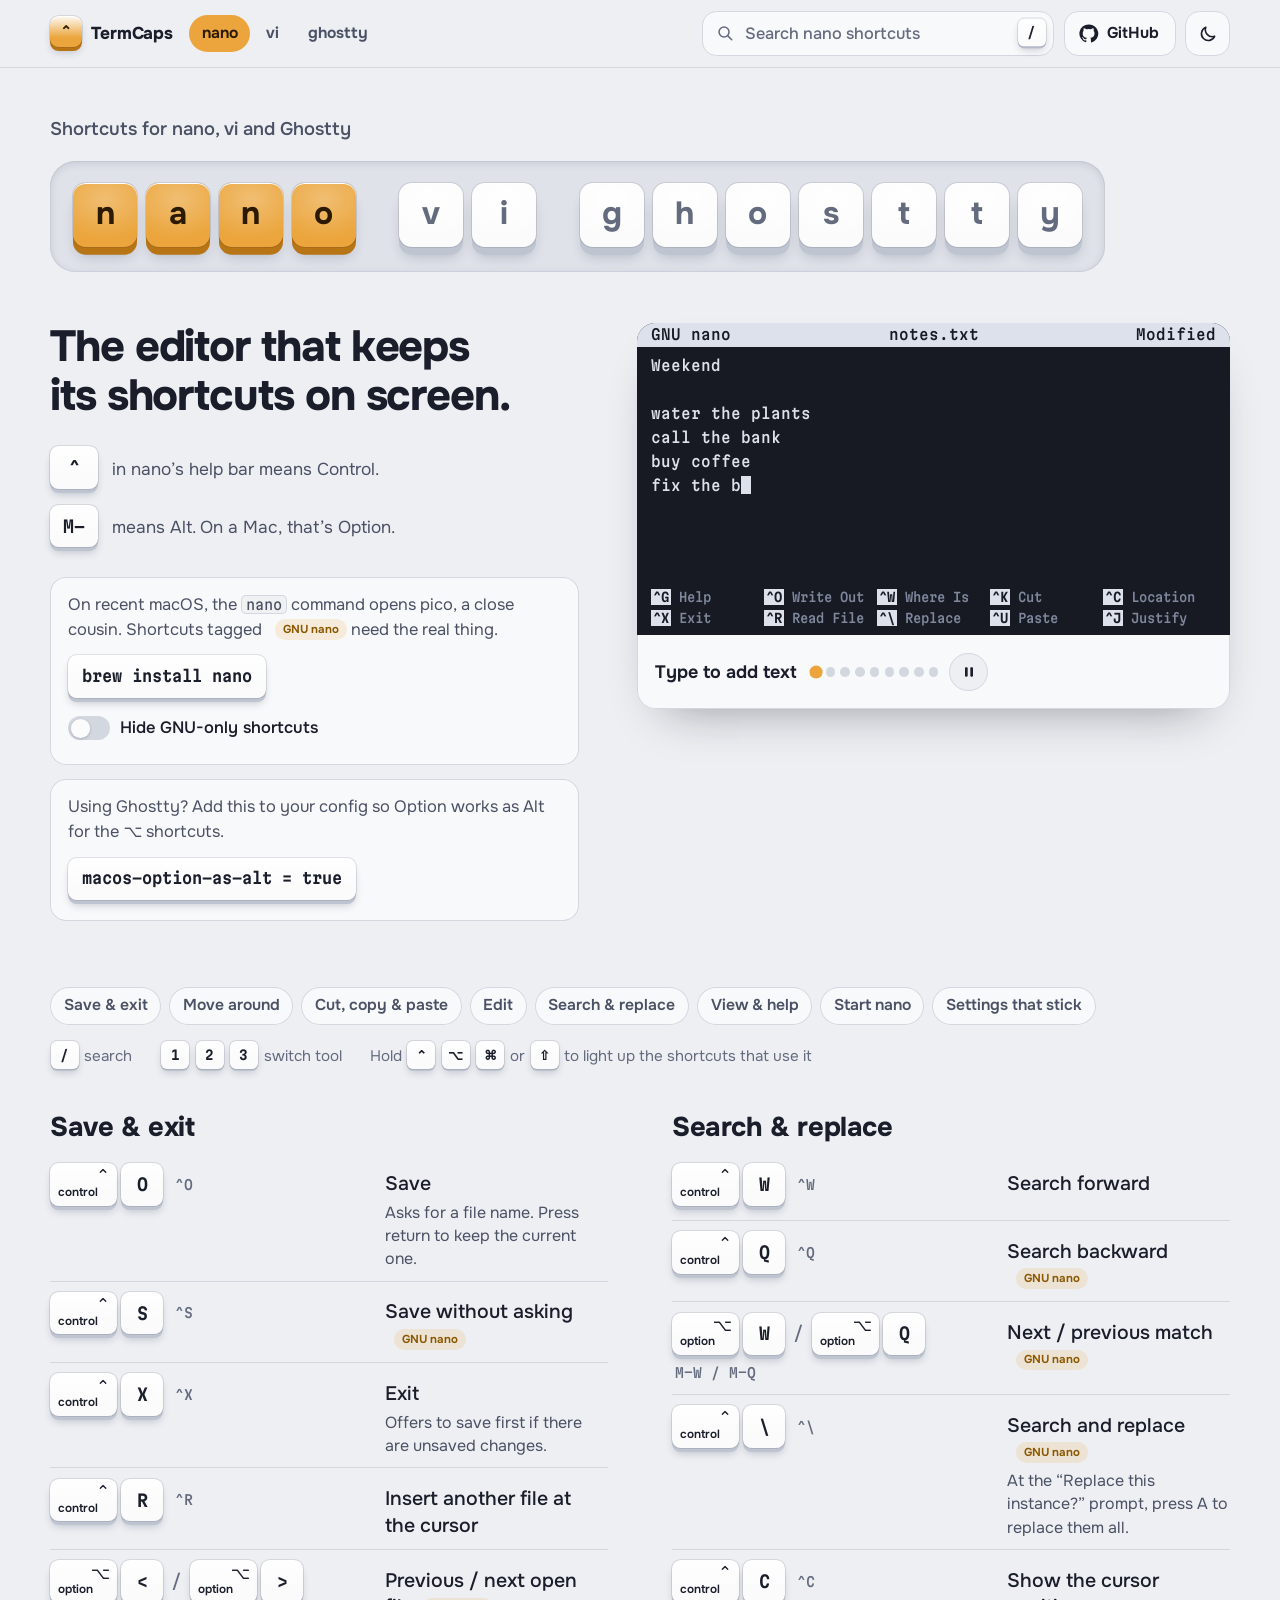
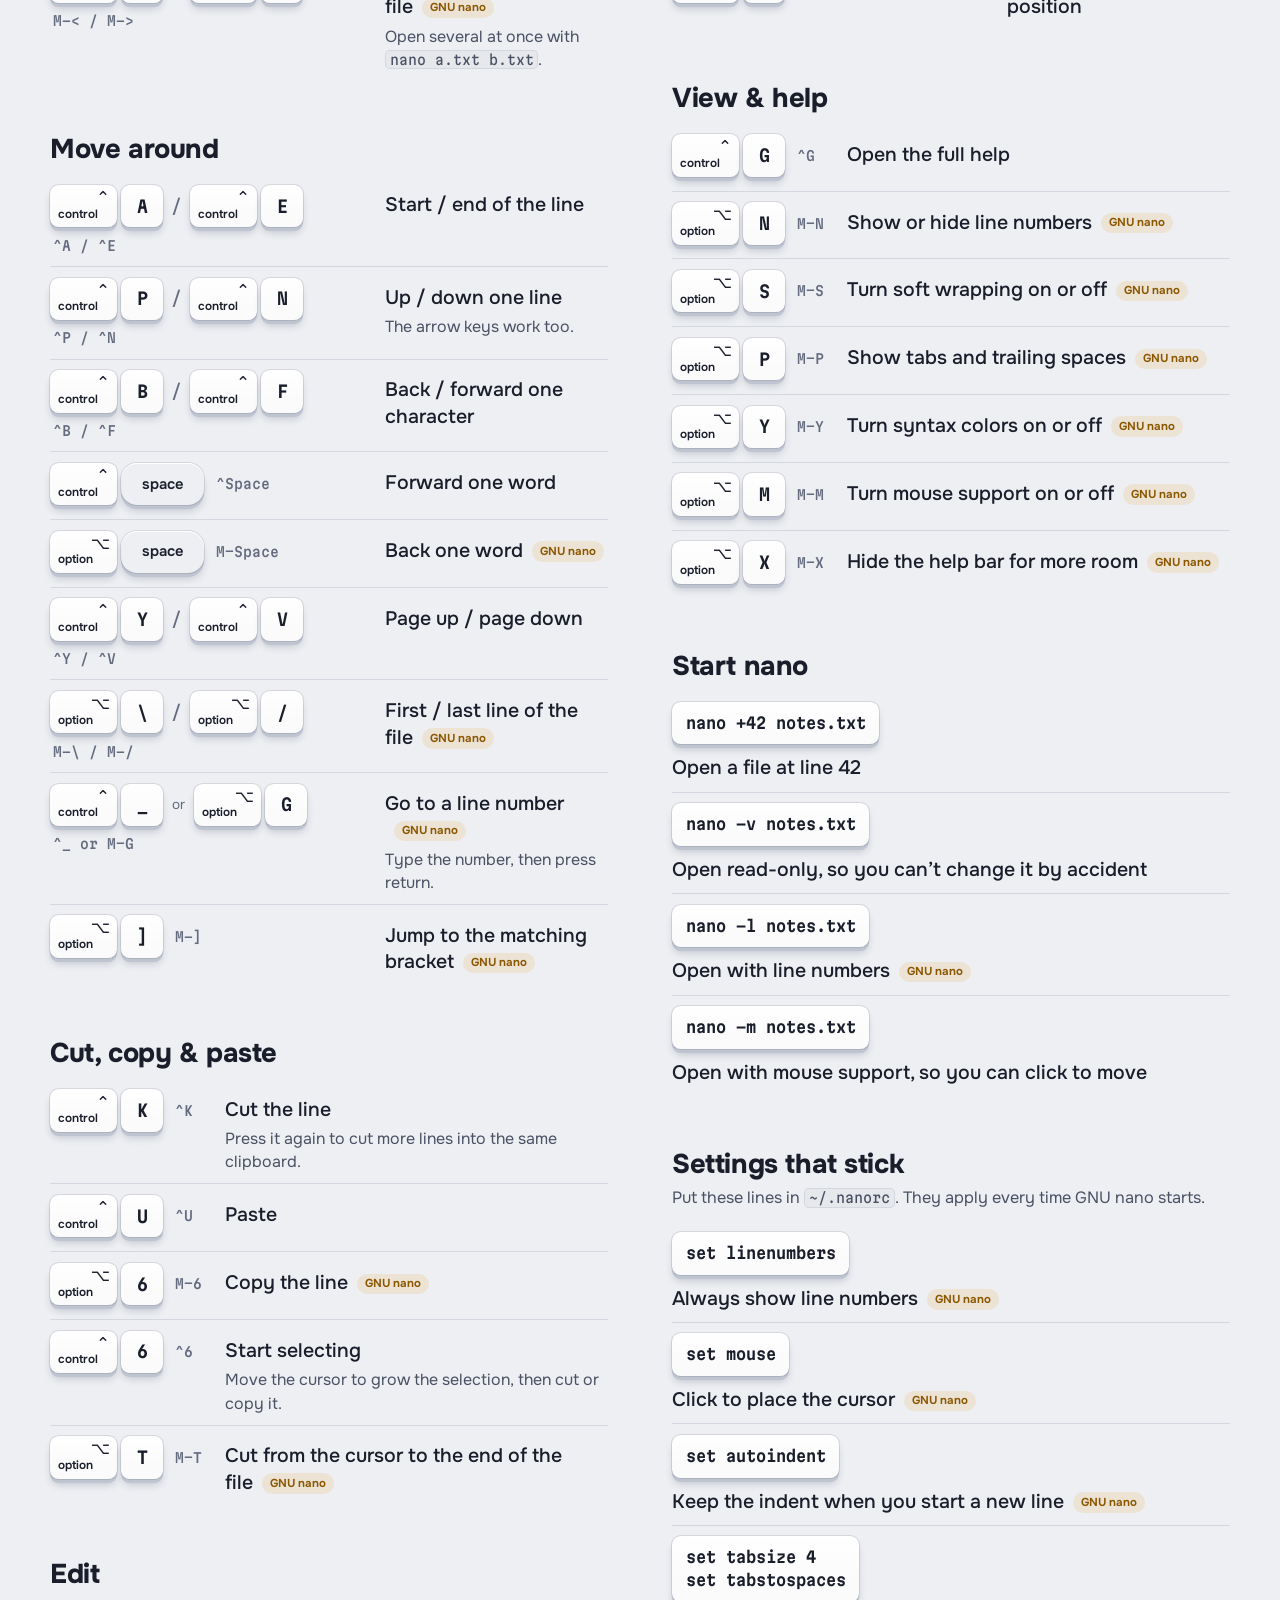
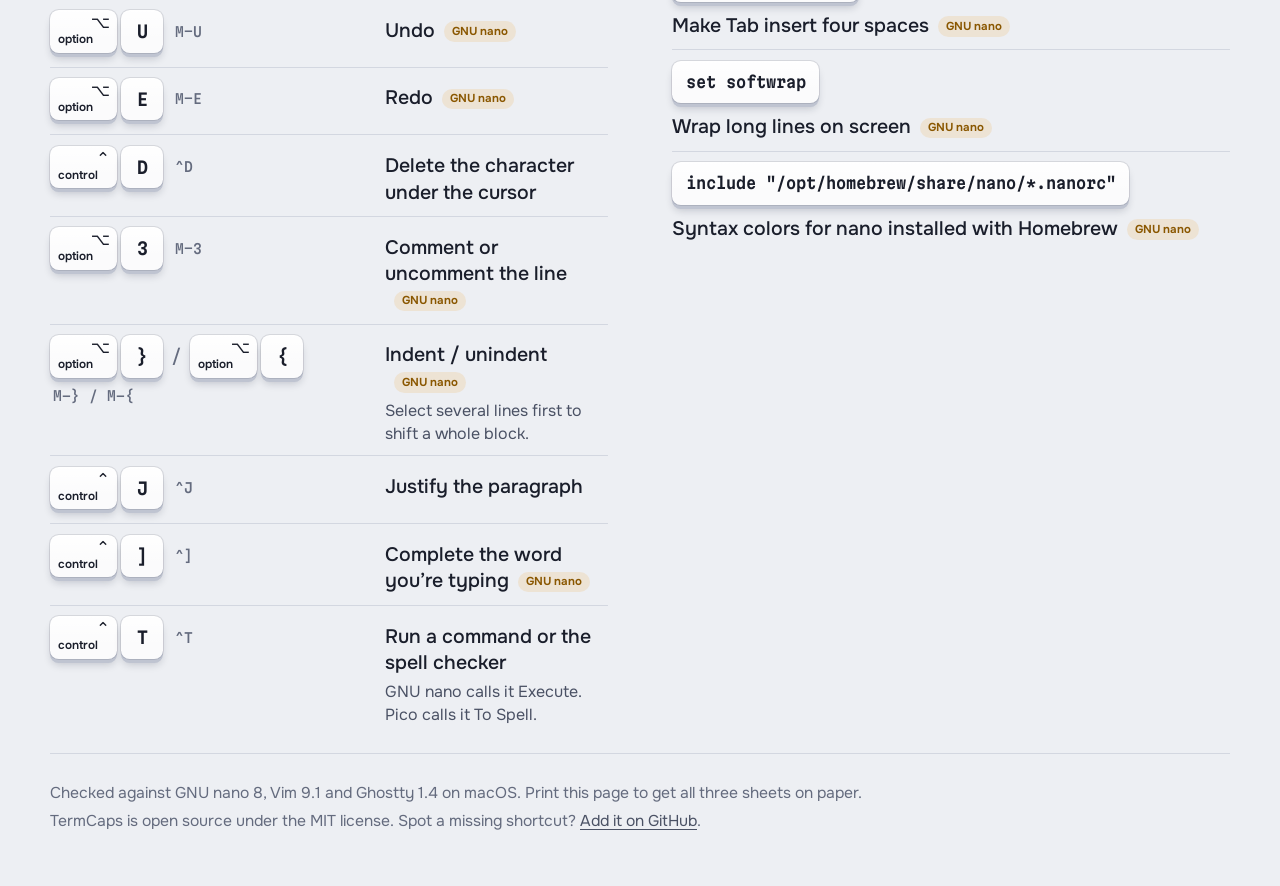
==== commit c3ccb9be: "Add a 1280x640 social preview image The word termcaps in keycaps with one example shortcut per tool." ====
--- a/index.html
+++ b/index.html
@@ -15,7 +15,10 @@
   <meta property="og:title" content="TermCaps: shortcuts for nano, vi and Ghostty">
   <meta property="og:description" content="Shortcuts for nano, vi and Ghostty, drawn as keycaps you can see.">
   <meta property="og:url" content="https://termcaps.com/">
-  <meta property="og:image" content="https://termcaps.com/docs/screenshot-light.png">
+  <meta property="og:image" content="https://termcaps.com/docs/social-preview.png">
+  <meta property="og:image:width" content="1280">
+  <meta property="og:image:height" content="640">
+  <meta property="og:image:alt" content="The word termcaps spelled in keycaps, with example shortcuts for nano, vi and Ghostty">
   <meta name="twitter:card" content="summary_large_image">
   <link rel="preconnect" href="https://fonts.googleapis.com">
   <link rel="preconnect" href="https://fonts.gstatic.com" crossorigin>
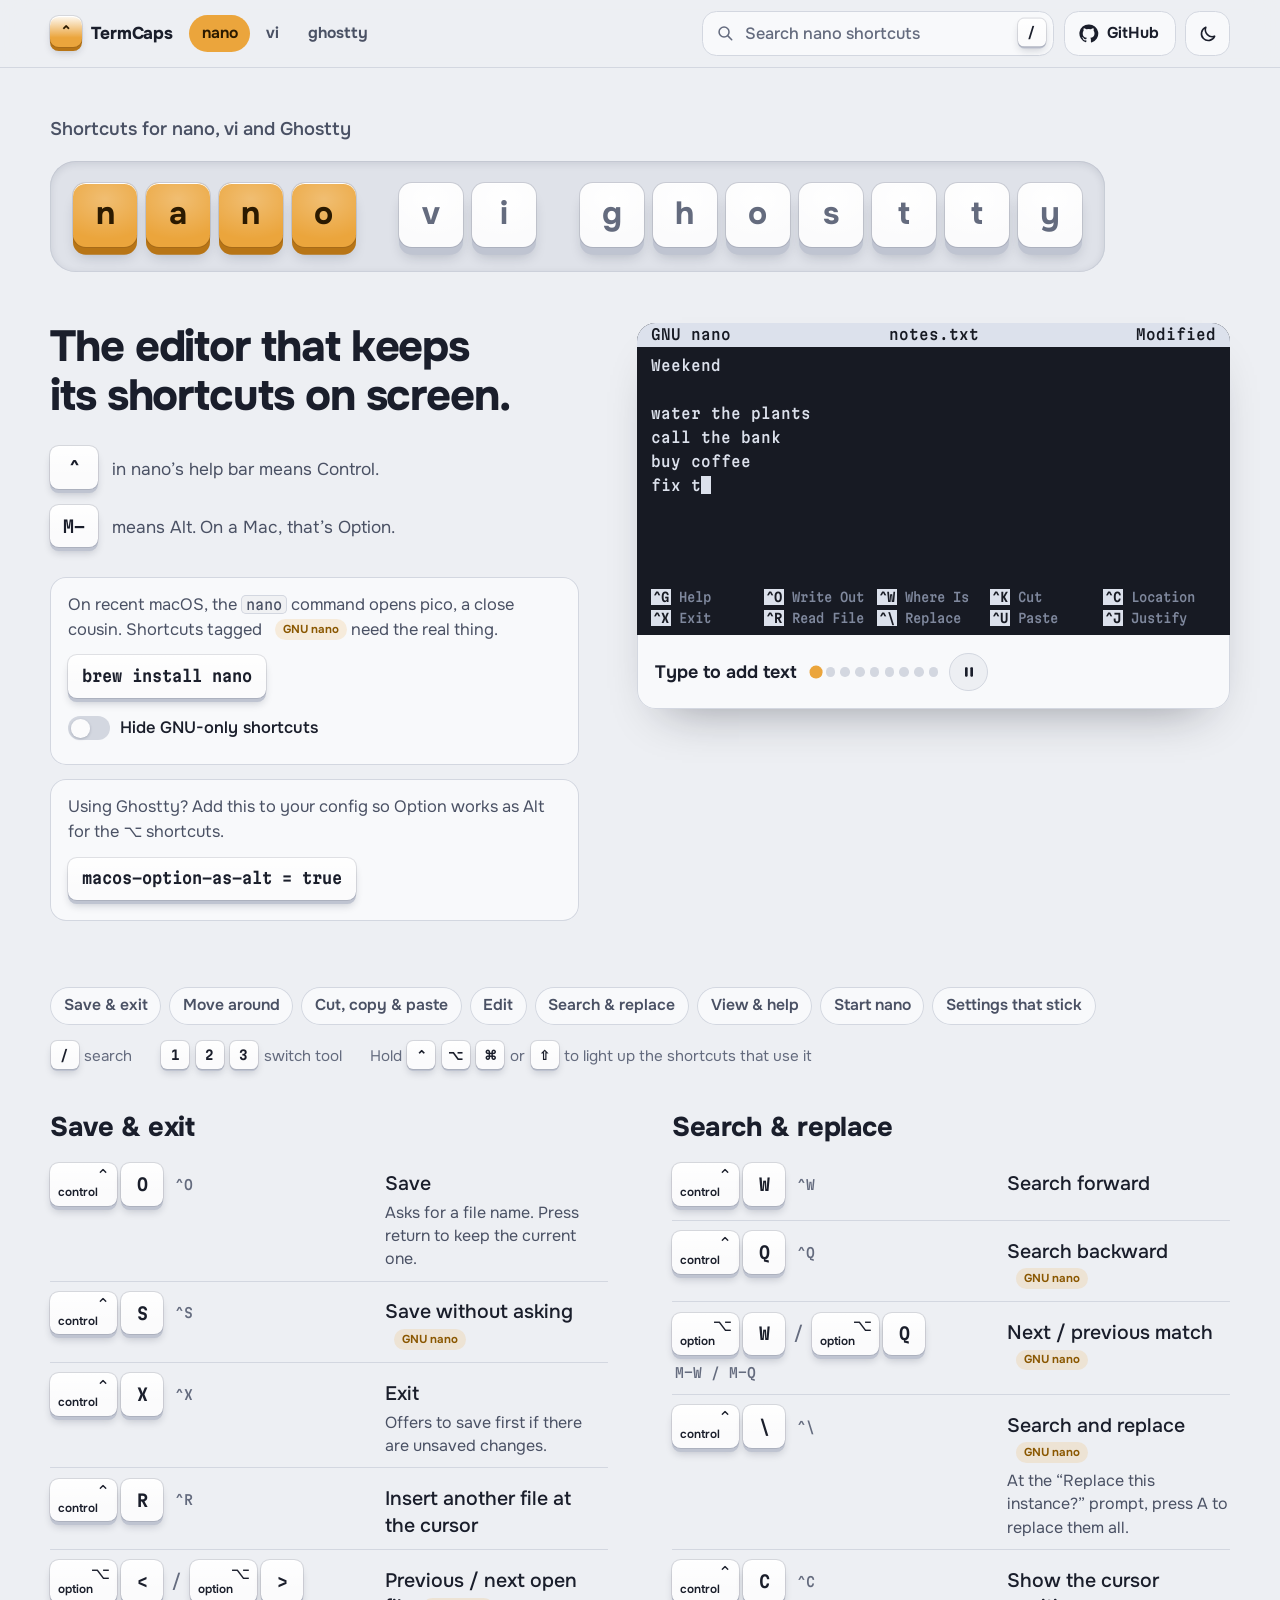
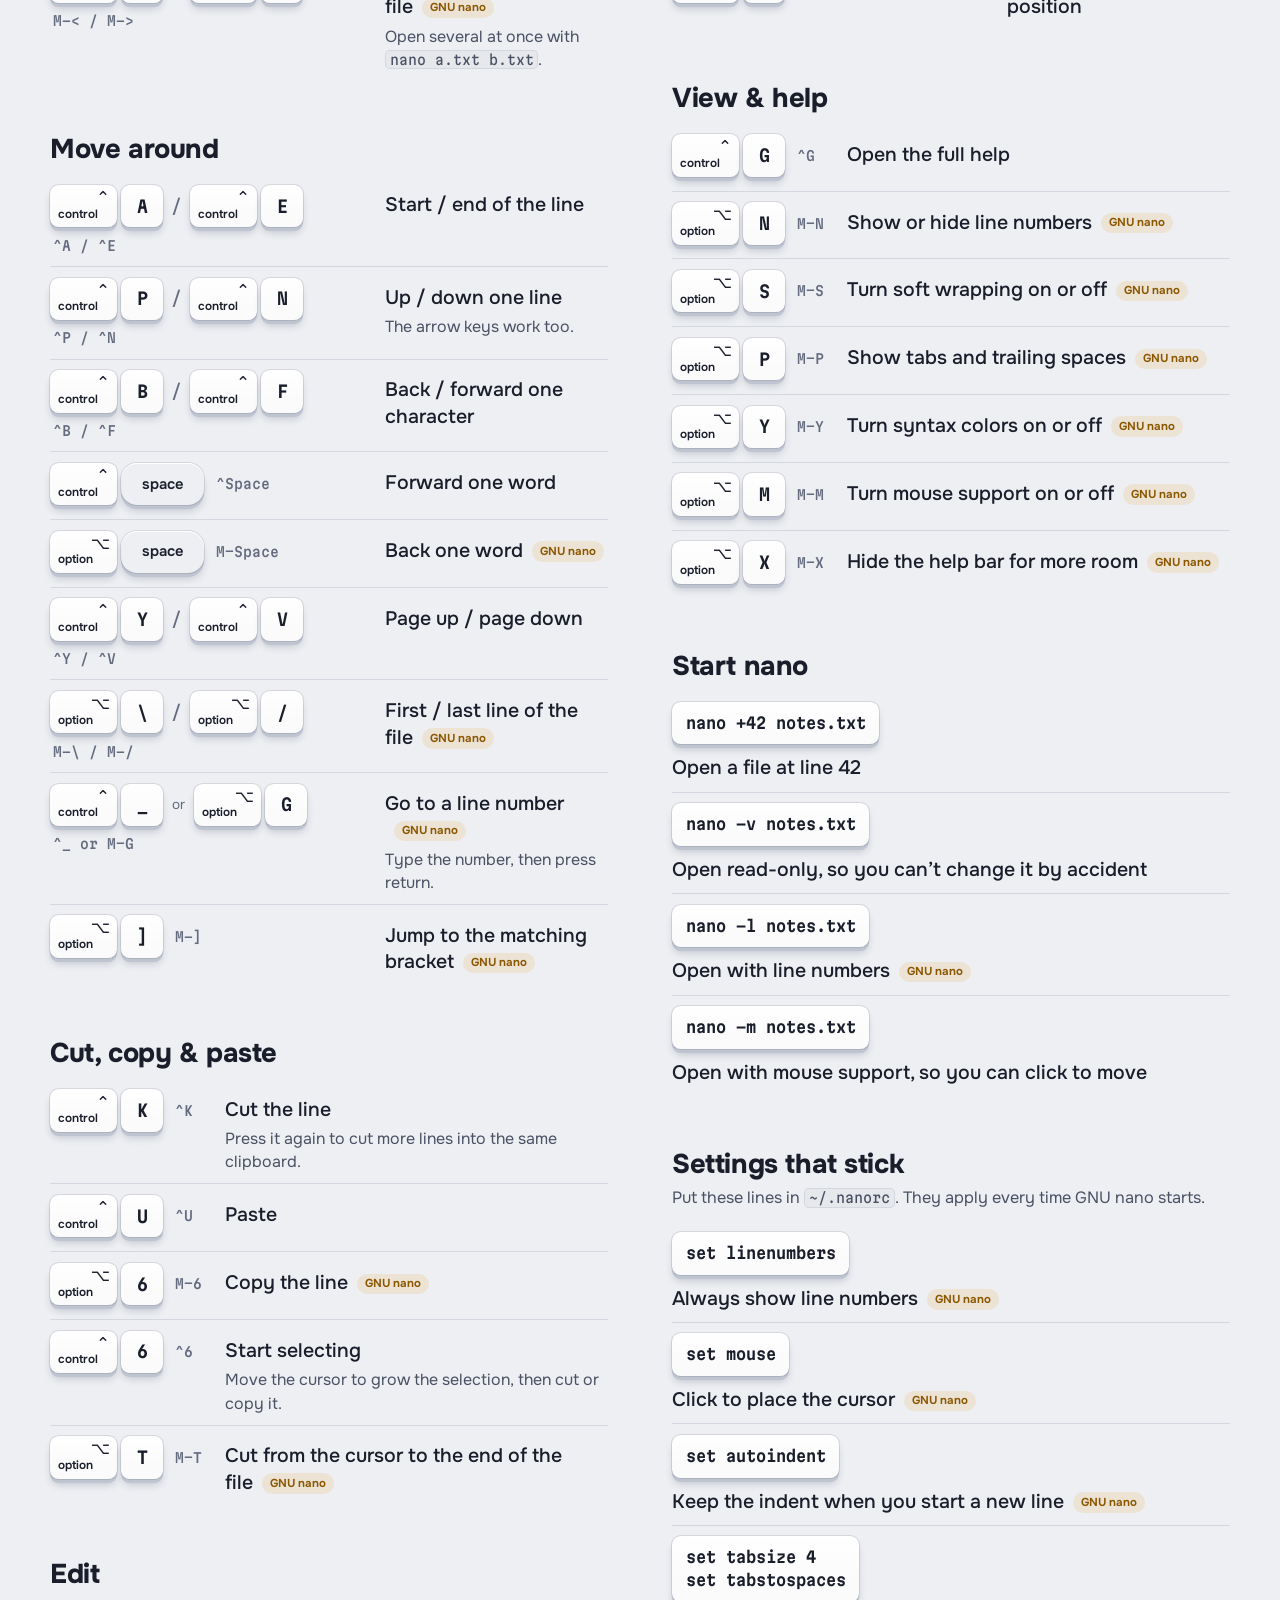
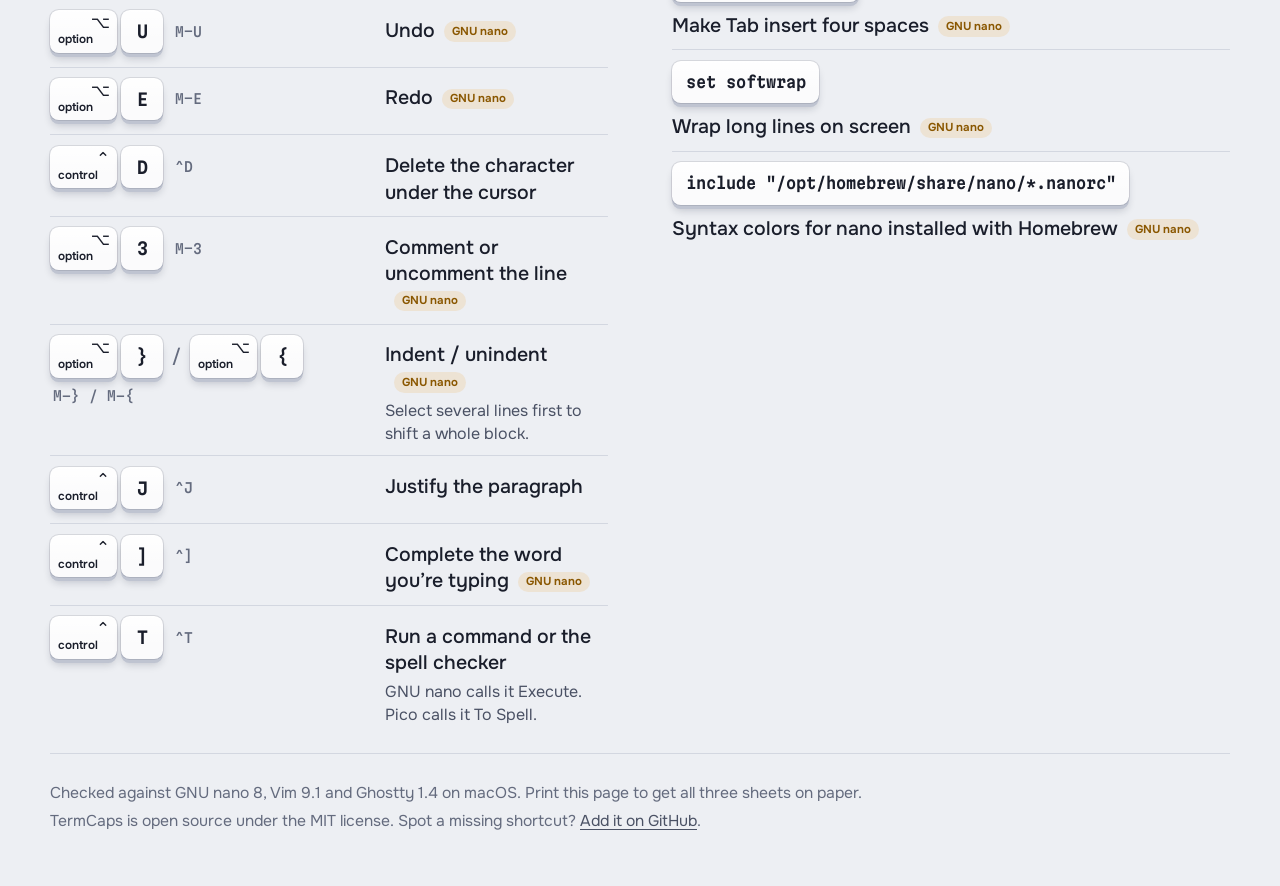
==== commit f85321ad: "Prepare the repo for launch - README opens with an animated demo GIF and a roadmap - CONTRIBUTING gu" ====
--- a/index.html
+++ b/index.html
@@ -8,6 +8,7 @@
   <meta name="author" content="Nitin Sharma (nitin7dc)">
   <link rel="canonical" href="https://termcaps.com/">
   <link rel="icon" href="favicon.svg" type="image/svg+xml">
+  <link rel="apple-touch-icon" href="apple-touch-icon.png">
   <meta name="theme-color" content="#edeff3" media="(prefers-color-scheme: light)">
   <meta name="theme-color" content="#15171d" media="(prefers-color-scheme: dark)">
   <meta property="og:type" content="website">
--- a/styles.css
+++ b/styles.css
@@ -335,6 +335,7 @@
 }
 .gh-link:hover { border-color: var(--ink-3); }
 .gh-link svg { width: 1.2rem; height: 1.2rem; fill: var(--ink); }
+.gh-stars { margin-left: 0.15rem; padding-left: 0.6rem; border-left: 1px solid var(--line); color: var(--ink-2); font-variant-numeric: tabular-nums; }
 
 /* ============ Hero: tool names in giant keycaps ============ */
 main { max-width: var(--max); margin: 0 auto; padding: 0 var(--gut); }
@@ -408,6 +409,7 @@
   align-items: start;
   padding: clamp(2rem, 4vw, 3.25rem) 0 clamp(2rem, 4vw, 3rem);
 }
+.intro.no-demo { grid-template-columns: minmax(0, 46rem); }
 .lede {
   margin: 0 0 1.6rem;
   font-size: clamp(1.9rem, 3.4vw, 2.85rem);
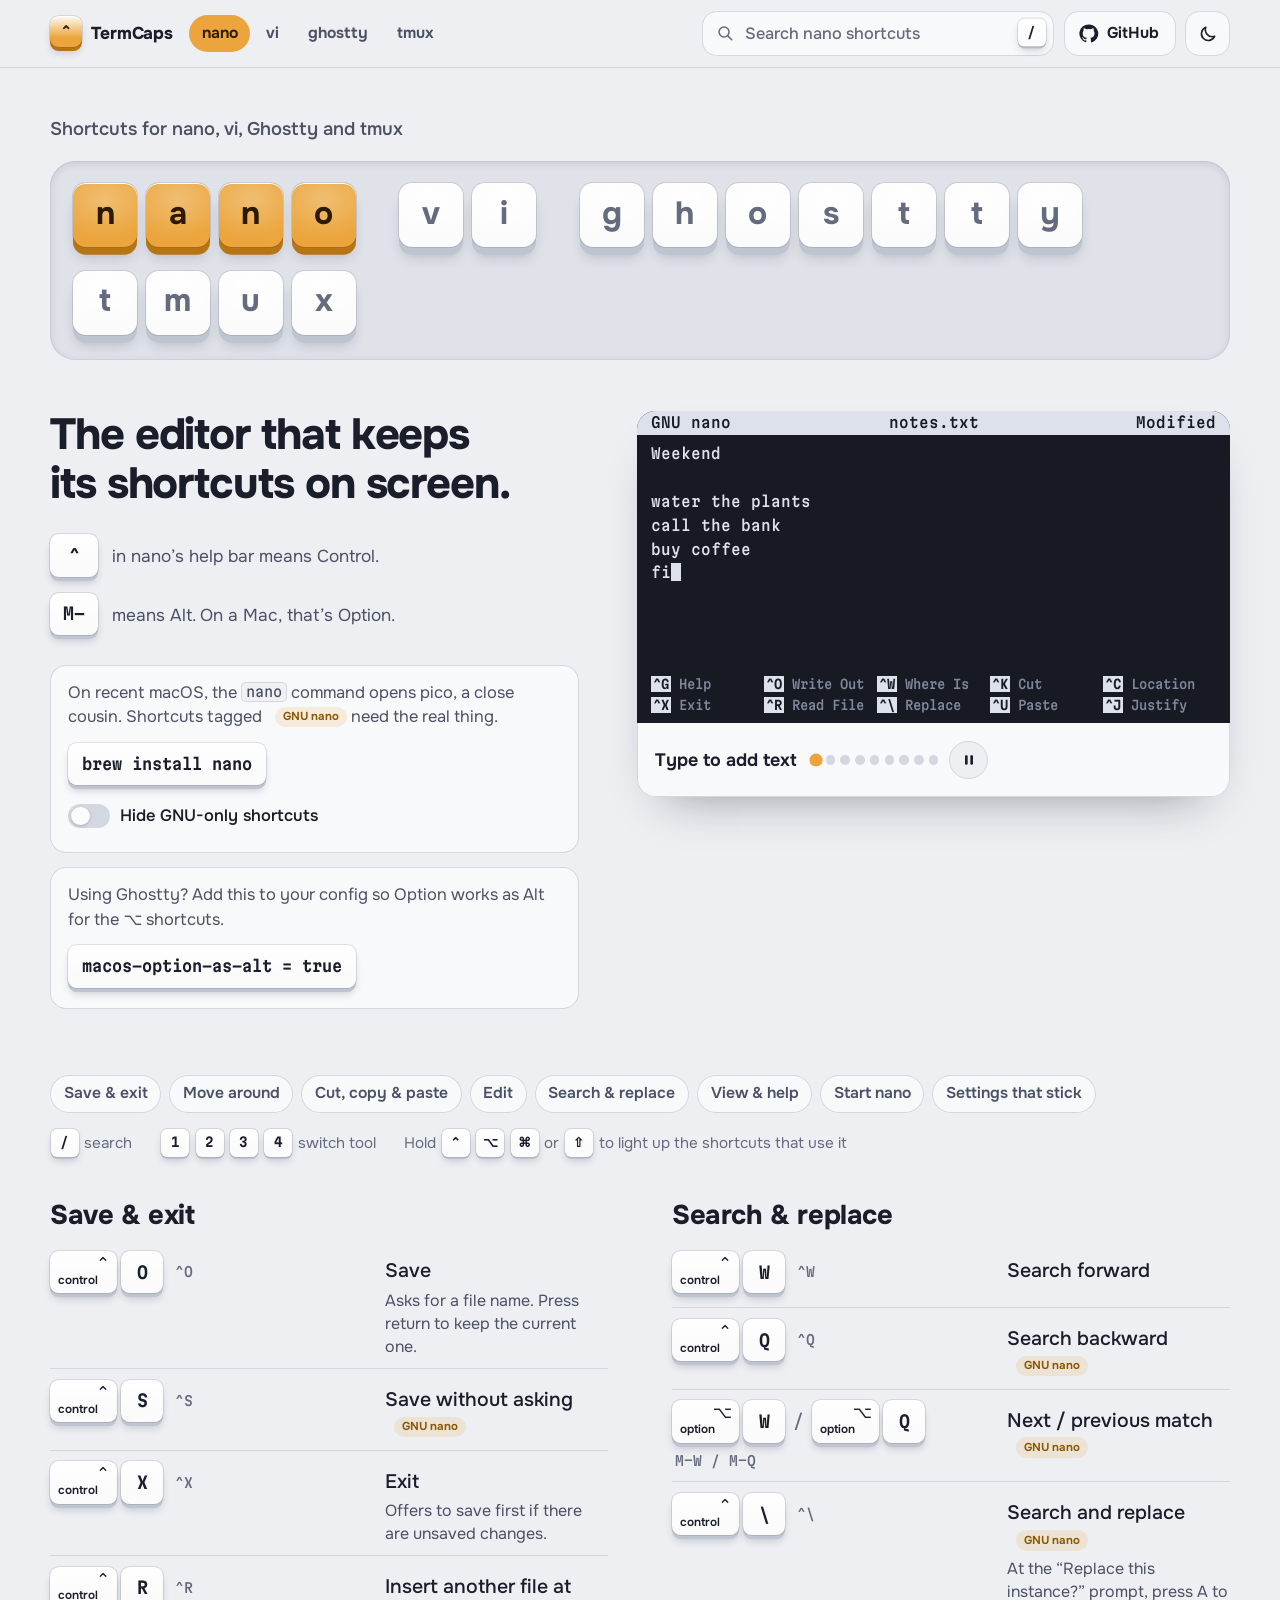
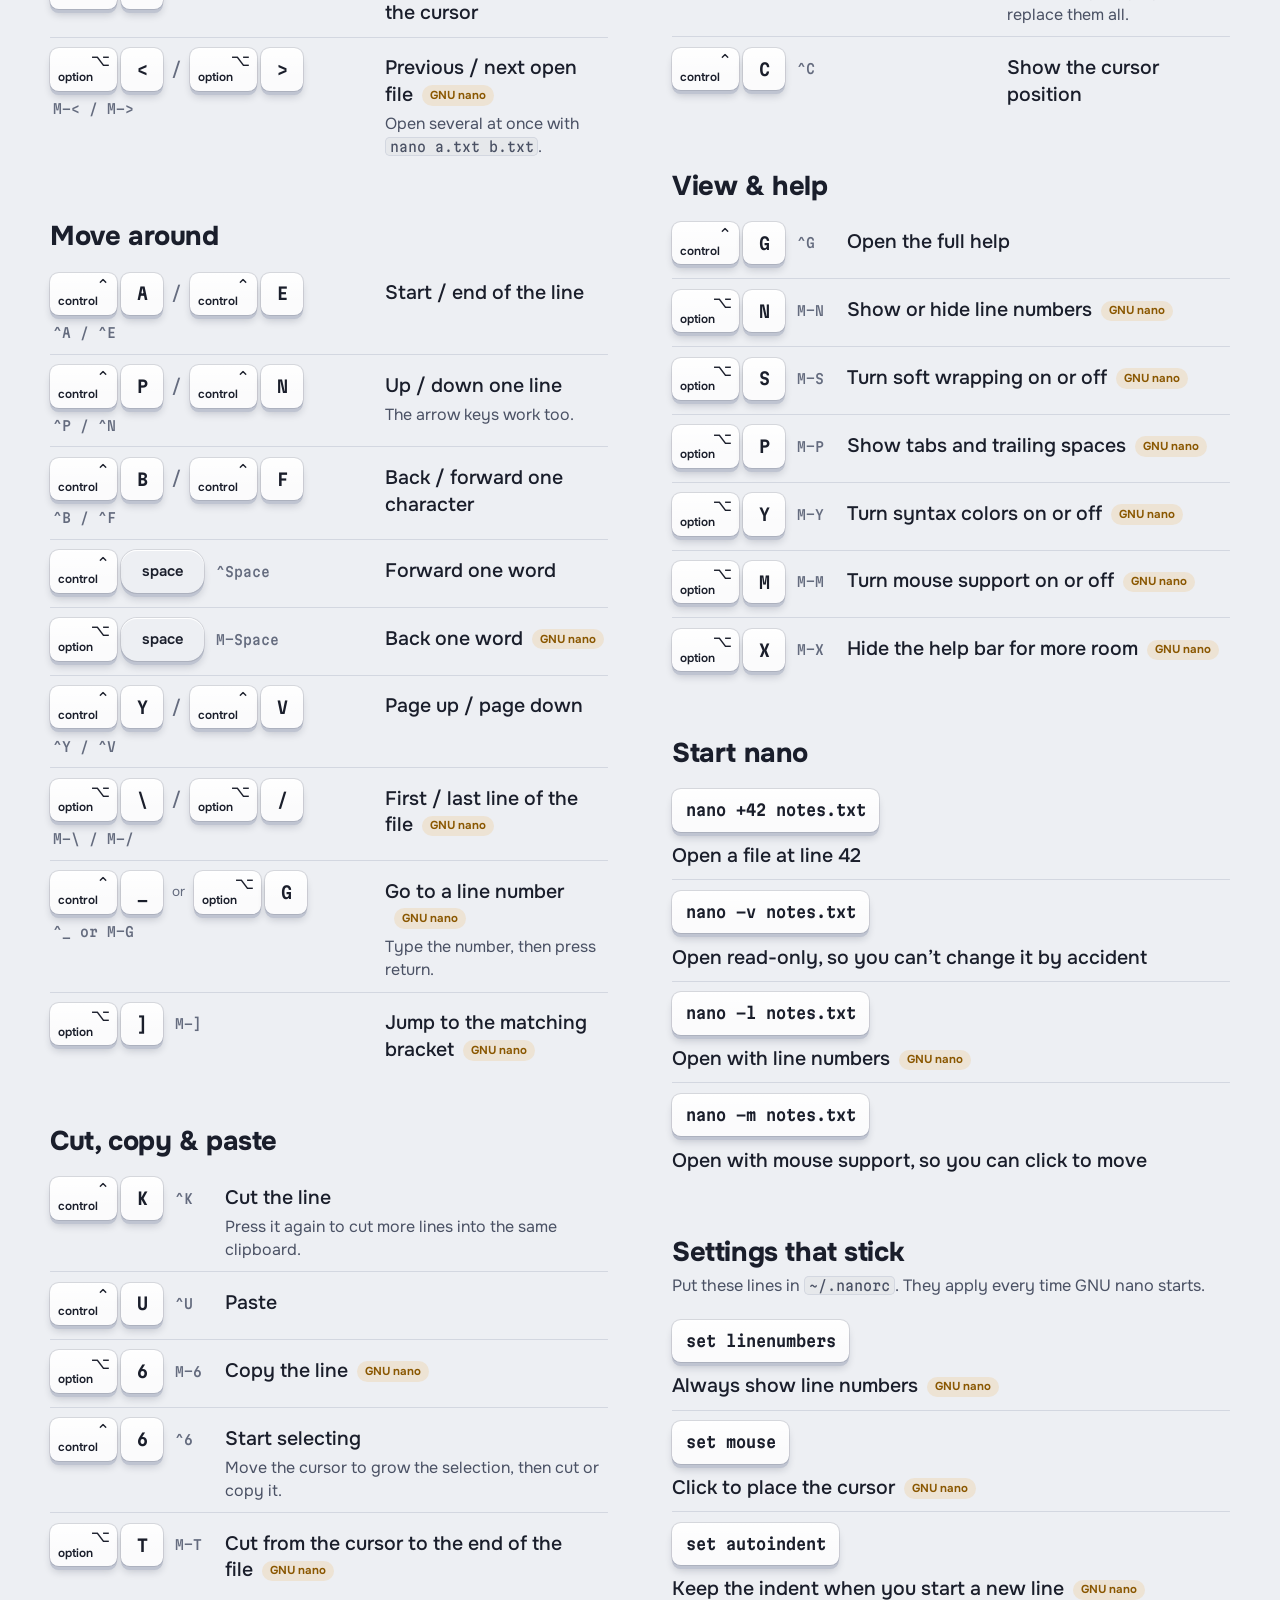
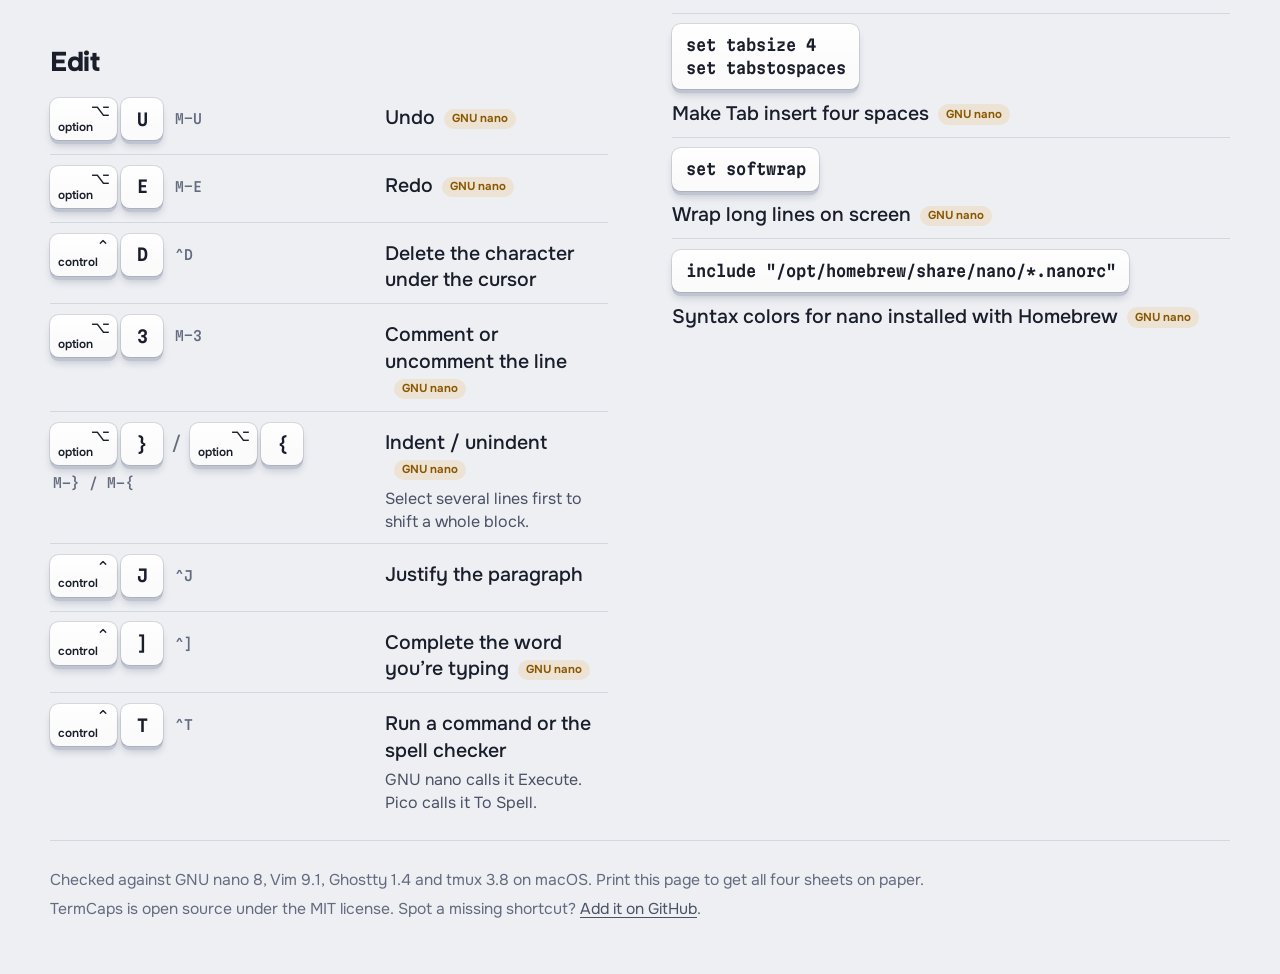
==== commit 800711fe: "Add tmux sheet 61 shortcuts for tmux 3.4 and later: sessions, windows, panes, copy mode (emacs and v" ====
--- a/index.html
+++ b/index.html
@@ -3,8 +3,8 @@
 <head>
   <meta charset="utf-8">
   <meta name="viewport" content="width=device-width, initial-scale=1">
-  <title>TermCaps: shortcuts for nano, vi and Ghostty</title>
-  <meta name="description" content="Shortcuts for nano, vi and Ghostty, drawn as keycaps you can see.">
+  <title>TermCaps: shortcuts for nano, vi, Ghostty and tmux</title>
+  <meta name="description" content="Shortcuts for nano, vi, Ghostty and tmux, drawn as keycaps you can see.">
   <meta name="author" content="Nitin Sharma (nitin7dc)">
   <link rel="canonical" href="https://termcaps.com/">
   <link rel="icon" href="favicon.svg" type="image/svg+xml">
@@ -13,13 +13,13 @@
   <meta name="theme-color" content="#15171d" media="(prefers-color-scheme: dark)">
   <meta property="og:type" content="website">
   <meta property="og:site_name" content="TermCaps">
-  <meta property="og:title" content="TermCaps: shortcuts for nano, vi and Ghostty">
-  <meta property="og:description" content="Shortcuts for nano, vi and Ghostty, drawn as keycaps you can see.">
+  <meta property="og:title" content="TermCaps: shortcuts for nano, vi, Ghostty and tmux">
+  <meta property="og:description" content="Shortcuts for nano, vi, Ghostty and tmux, drawn as keycaps you can see.">
   <meta property="og:url" content="https://termcaps.com/">
   <meta property="og:image" content="https://termcaps.com/docs/social-preview.png">
   <meta property="og:image:width" content="1280">
   <meta property="og:image:height" content="640">
-  <meta property="og:image:alt" content="The word termcaps spelled in keycaps, with example shortcuts for nano, vi and Ghostty">
+  <meta property="og:image:alt" content="The word termcaps spelled in keycaps, with example shortcuts for nano, vi, Ghostty and tmux">
   <meta name="twitter:card" content="summary_large_image">
   <link rel="preconnect" href="https://fonts.googleapis.com">
   <link rel="preconnect" href="https://fonts.gstatic.com" crossorigin>
@@ -51,14 +51,14 @@
 
   <main id="top">
     <section class="hero">
-      <h1>Shortcuts for nano, vi and Ghostty</h1>
+      <h1>Shortcuts for nano, vi, Ghostty and tmux</h1>
       <div class="plate" id="words" role="tablist" aria-label="Tools"></div>
     </section>
 
     <div id="panels"></div>
 
     <footer>
-      <p>Checked against GNU nano 8, Vim 9.1 and Ghostty 1.4 on macOS. Print this page to get all three sheets on paper.</p>
+      <p>Checked against GNU nano 8, Vim 9.1, Ghostty 1.4 and tmux 3.8 on macOS. Print this page to get all four sheets on paper.</p>
       <p>TermCaps is open source under the MIT license. Spot a missing shortcut? <a href="https://github.com/nitin7dc/termcaps">Add it on GitHub</a>.</p>
     </footer>
   </main>
--- a/styles.css
+++ b/styles.css
@@ -37,6 +37,8 @@
   --nano: #eba53c; --nano-side: #b87516; --nano-on: #2b1a00; --nano-ink: #8a5700; --nano-soft: rgba(235, 165, 60, 0.17);
   --vi: #34a464; --vi-side: #1f7444; --vi-on: #062616; --vi-ink: #1b7343; --vi-soft: rgba(52, 164, 100, 0.15);
   --ghostty: #5f67f6; --ghostty-side: #3a40c2; --ghostty-on: #ffffff; --ghostty-ink: #3f47d4; --ghostty-soft: rgba(95, 103, 246, 0.14);
+  --tmux: #e34d84; --tmux-side: #a8285a; --tmux-on: #2b0716; --tmux-ink: #b02a5c; --tmux-soft: rgba(227, 77, 132, 0.14);
+  --tmux-green: #4cba5a; /* tmux's default status bar, used in the demo */
 
   color-scheme: light;
 }
@@ -64,6 +66,7 @@
     --nano-ink: #f5c065; --nano-soft: rgba(235, 165, 60, 0.14);
     --vi-ink: #66d396; --vi-soft: rgba(52, 164, 100, 0.14);
     --ghostty-ink: #a5aaff; --ghostty-soft: rgba(95, 103, 246, 0.18);
+    --tmux-ink: #ff8fb6; --tmux-soft: rgba(227, 77, 132, 0.18);
     color-scheme: dark;
   }
 }
@@ -89,6 +92,7 @@
   --nano-ink: #f5c065; --nano-soft: rgba(235, 165, 60, 0.14);
   --vi-ink: #66d396; --vi-soft: rgba(52, 164, 100, 0.14);
   --ghostty-ink: #a5aaff; --ghostty-soft: rgba(95, 103, 246, 0.18);
+  --tmux-ink: #ff8fb6; --tmux-soft: rgba(227, 77, 132, 0.18);
   color-scheme: dark;
 }
 
@@ -101,6 +105,9 @@
 }
 [data-tool='ghostty'] {
   --accent: var(--ghostty); --accent-side: var(--ghostty-side); --accent-on: var(--ghostty-on); --accent-ink: var(--ghostty-ink); --accent-soft: var(--ghostty-soft);
+}
+[data-tool='tmux'] {
+  --accent: var(--tmux); --accent-side: var(--tmux-side); --accent-on: var(--tmux-on); --accent-ink: var(--tmux-ink); --accent-soft: var(--tmux-soft);
 }
 
 /* ============ Base ============ */
@@ -179,6 +186,9 @@
 }
 .cap.two i { font-style: normal; font-size: 0.74rem; font-weight: 600; line-height: 1; }
 .cap.word { font: 600 0.92rem/1 var(--sans); padding: 0 0.75rem; }
+/* tmux's prefix (ctrl+b), drawn as one labelled key */
+.cap.pfx { color: var(--accent-ink); }
+.armed .cap.pfx { --d: 1.5px; background-color: var(--accent); color: var(--accent-on); --cap-side: var(--accent-side); }
 .cap.wide { min-width: 5.2rem; }
 .cap.arrow { font-family: var(--sans); font-size: 1.1rem; letter-spacing: 0.08em; }
 .cap.ph {
@@ -421,6 +431,7 @@
 .legend { list-style: none; margin: 0 0 1.6rem; padding: 0; display: grid; gap: 0.75rem; }
 .legend li { display: flex; align-items: center; gap: 0.9rem; font-size: 1.08rem; color: var(--ink-2); }
 .legend .cap { min-width: 3rem; margin-bottom: 4px; }
+.legend li > .seq { flex: none; flex-wrap: nowrap; }
 .legend.modes li { align-items: baseline; }
 .mode {
   flex: none;
@@ -507,7 +518,7 @@
 .cur.inv { background: var(--term); }
 @keyframes blink { 50% { background: transparent; color: inherit; box-shadow: none; } }
 
-.nano, .vi, .gt { display: flex; flex-direction: column; }
+.nano, .vi, .gt, .tx { display: flex; flex-direction: column; }
 .n-head, .n-prompt { display: flex; justify-content: space-between; padding: 0 0.9rem; background: var(--term-ink); color: var(--term); }
 .n-head span { flex: 1; }
 .n-head span:nth-child(2) { text-align: center; }
@@ -566,6 +577,13 @@
 .pane.gain { animation: gain 0.35s ease-out; }
 @keyframes grow { from { opacity: 0; transform: scale(0.96); } }
 @keyframes gain { from { opacity: 0.55; } }
+.tx.back { animation: grow 0.38s cubic-bezier(0.2, 0.8, 0.2, 1); }
+.tx-body { flex: 1; display: flex; min-height: 0; overflow: hidden; }
+.tx .split { gap: 1px; background: #3a4052; }
+.tx .pane { opacity: 0.62; }
+.tx .pane.on { opacity: 1; outline: 1px solid var(--tmux-green); }
+.tx-status { display: flex; gap: 1ch; padding: 0 0.6rem; background: var(--tmux-green); color: #0b0d12; white-space: pre; overflow: hidden; }
+.tx-right { flex: 1 1 0; min-width: 0; overflow: hidden; text-align: right; }
 .p-dir { color: #7dcfff; }
 .p-ar { color: #a5aaff; }
 .p-out { color: var(--term-dim); }
@@ -582,6 +600,8 @@
 .hud-keys:empty { display: none; }
 .hud-keys.go .cap { animation: hudtap 0.36s cubic-bezier(0.3, 0.7, 0.4, 1) calc(var(--i) * 110ms) both; }
 .hud-keys.go .cap.mod { animation: hudhold 0.3s ease-out both; }
+.hud-keys.go .chord:not(:last-child) .cap { animation: hudtap 0.36s cubic-bezier(0.3, 0.7, 0.4, 1) both; }
+.hud-keys.go .chord:not(:last-child) ~ .cap, .hud-keys.go .chord:not(:last-child) ~ .chord .cap { animation-delay: calc(var(--i) * 110ms + 260ms); }
 @keyframes hudtap { 0% { --d: var(--d0); } 35% { --d: 1px; background-color: var(--accent); color: var(--accent-on); } 100% { --d: var(--d0); } }
 @keyframes hudhold { to { --d: 1.5px; background-color: var(--accent); color: var(--accent-on); } }
 .hud-say { margin: 0; font-size: 1.12rem; font-weight: 650; line-height: 1.25; }
@@ -740,7 +760,11 @@
   .bar-right { flex: 1; justify-content: flex-end; }
   .search { flex: 1; }
   .search input { width: 100%; }
-  .past-hero .search { flex: 0 1 11rem; }
+  .past-hero .search { flex: 1 1 2.8rem; min-width: 2.8rem; }
+  .past-hero .search .cap { display: none; }
+  .past-hero .search input { min-width: 0; padding-right: 0.5rem; }
+  .past-hero .gh-link { display: none; }
+  .past-hero .bar-in:has(.search input:focus, .search input:not(:placeholder-shown)) .mini { display: none; }
 }
 @media (max-width: 600px) {
   body { font-size: 1.06rem; }
@@ -757,7 +781,8 @@
   .n-help span:nth-child(5n + 4), .n-help span:nth-child(5n) { display: none; }
   .hud { grid-template-columns: 1fr auto; }
   .hud-keys { grid-column: 1 / -1; }
-  .mini button { padding: 0.4rem 0.6rem; font-size: 0.92rem; }
+  .mini button { padding: 0.4rem 0.5rem; font-size: 0.92rem; }
+  .tx-right { display: none; }
 }
 @media (hover: none) {
   .hints, .search .cap { display: none; }
@@ -773,7 +798,7 @@
   }
 }
 
-/* ============ Print: all three sheets ============ */
+/* ============ Print: every sheet ============ */
 @media print {
   :root { --bg: #fff; --surface: #fff; --ink: #000; --ink-2: #333; --ink-3: #555; --line: #ccc; color-scheme: light; }
   .bar, .hero, .intro, .jump, .hints, .empty, .toast, footer { display: none !important; }
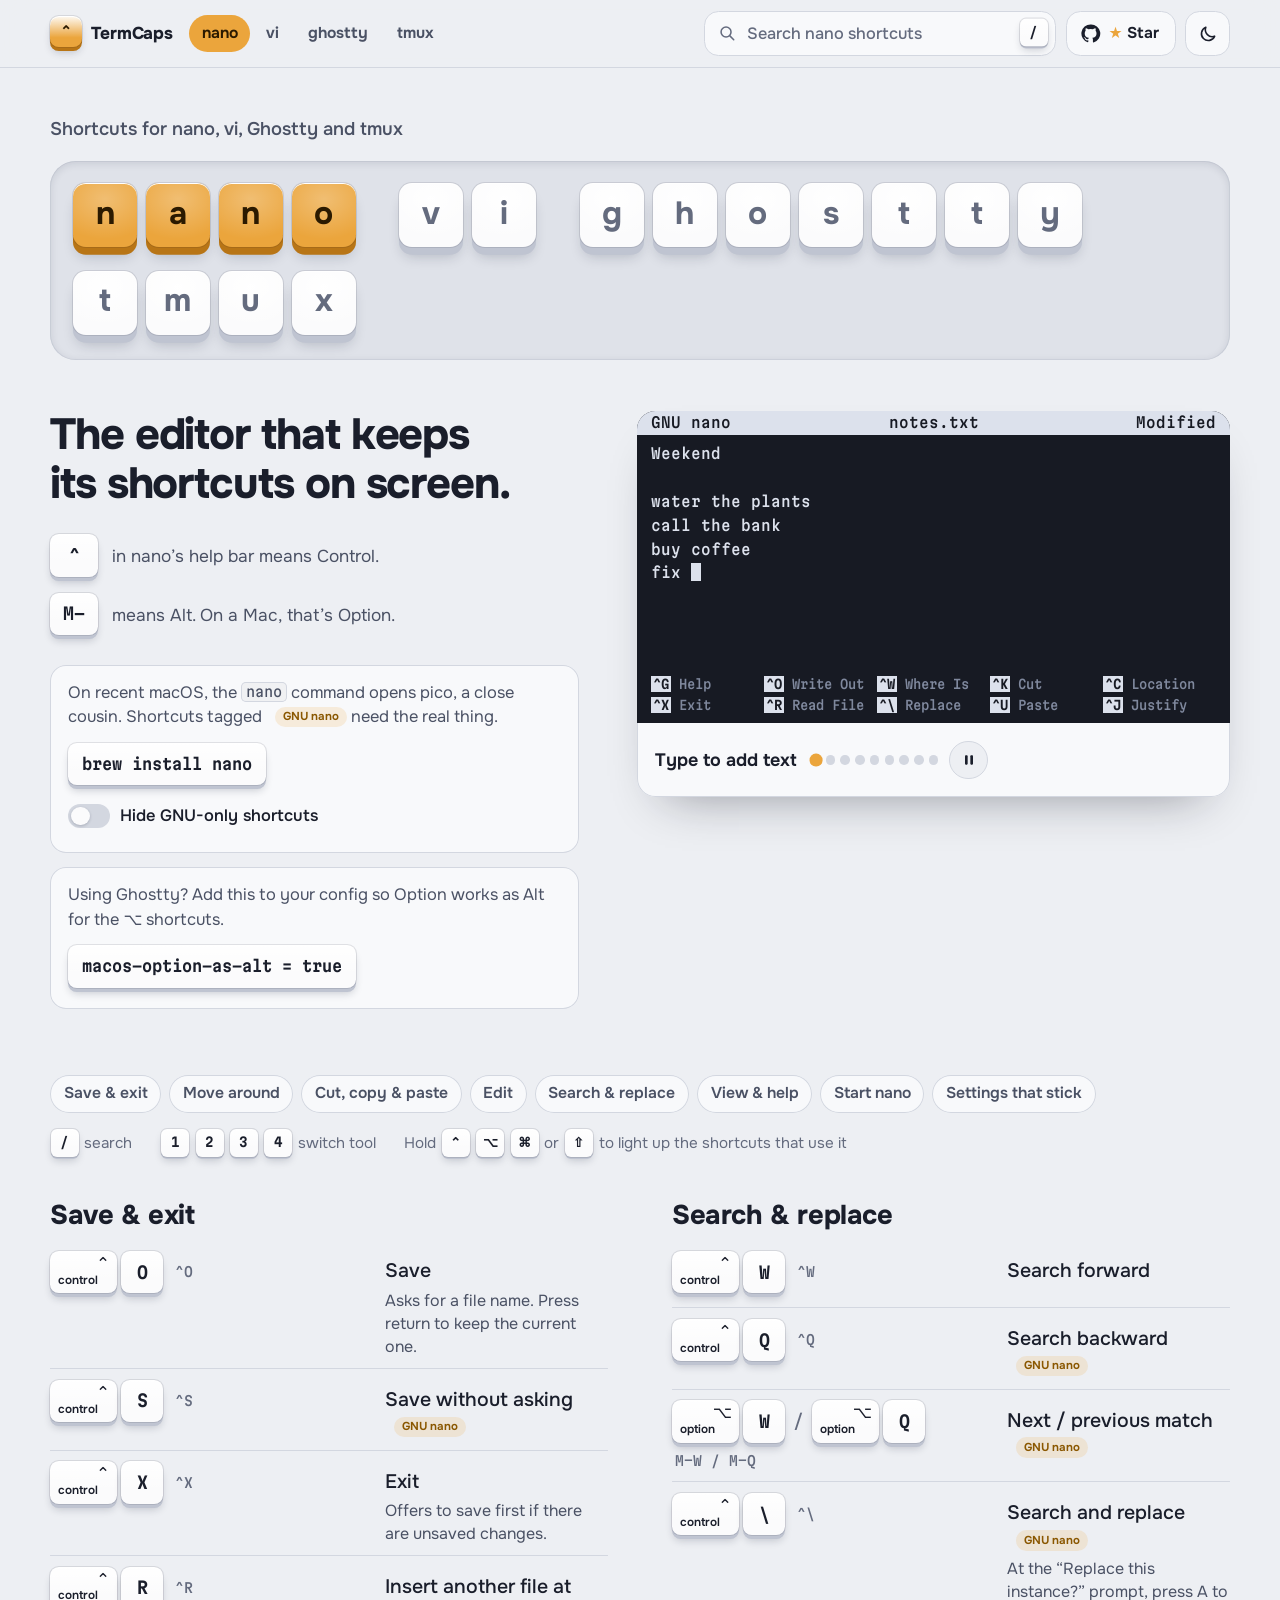
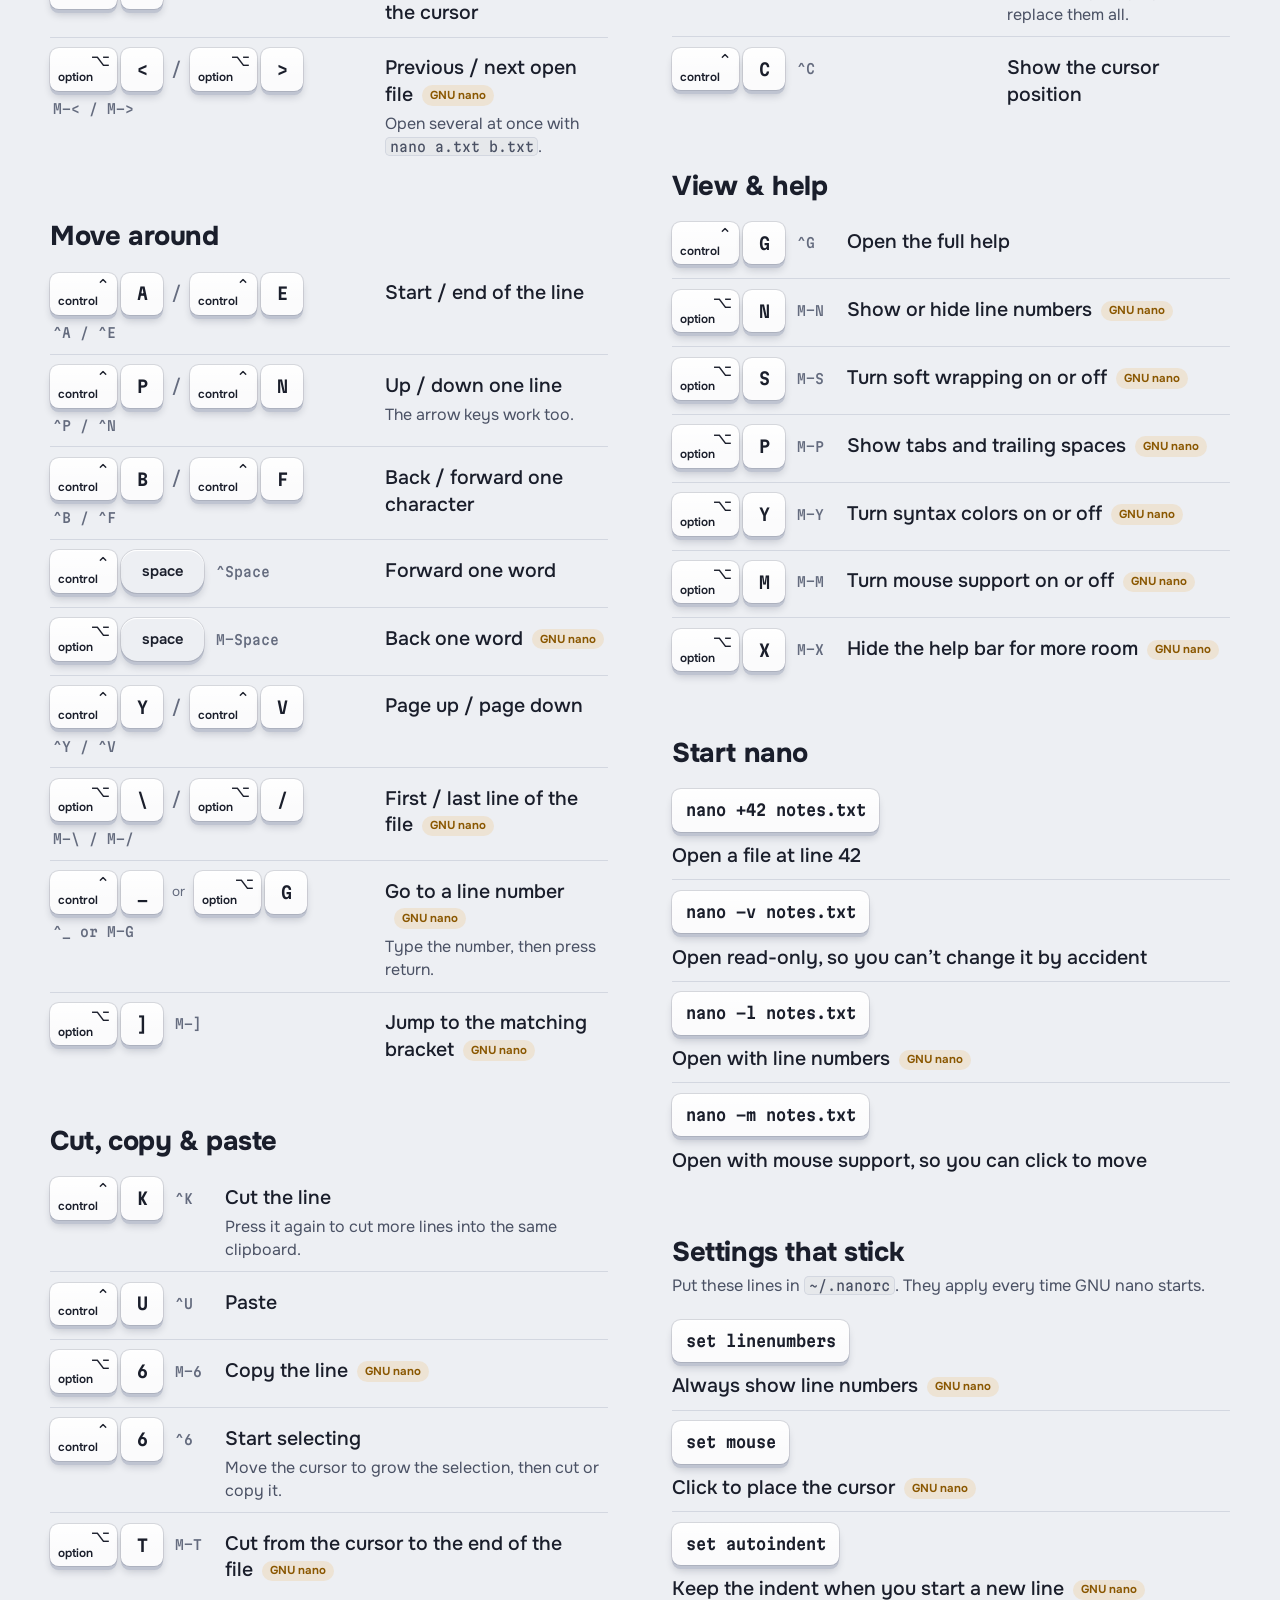
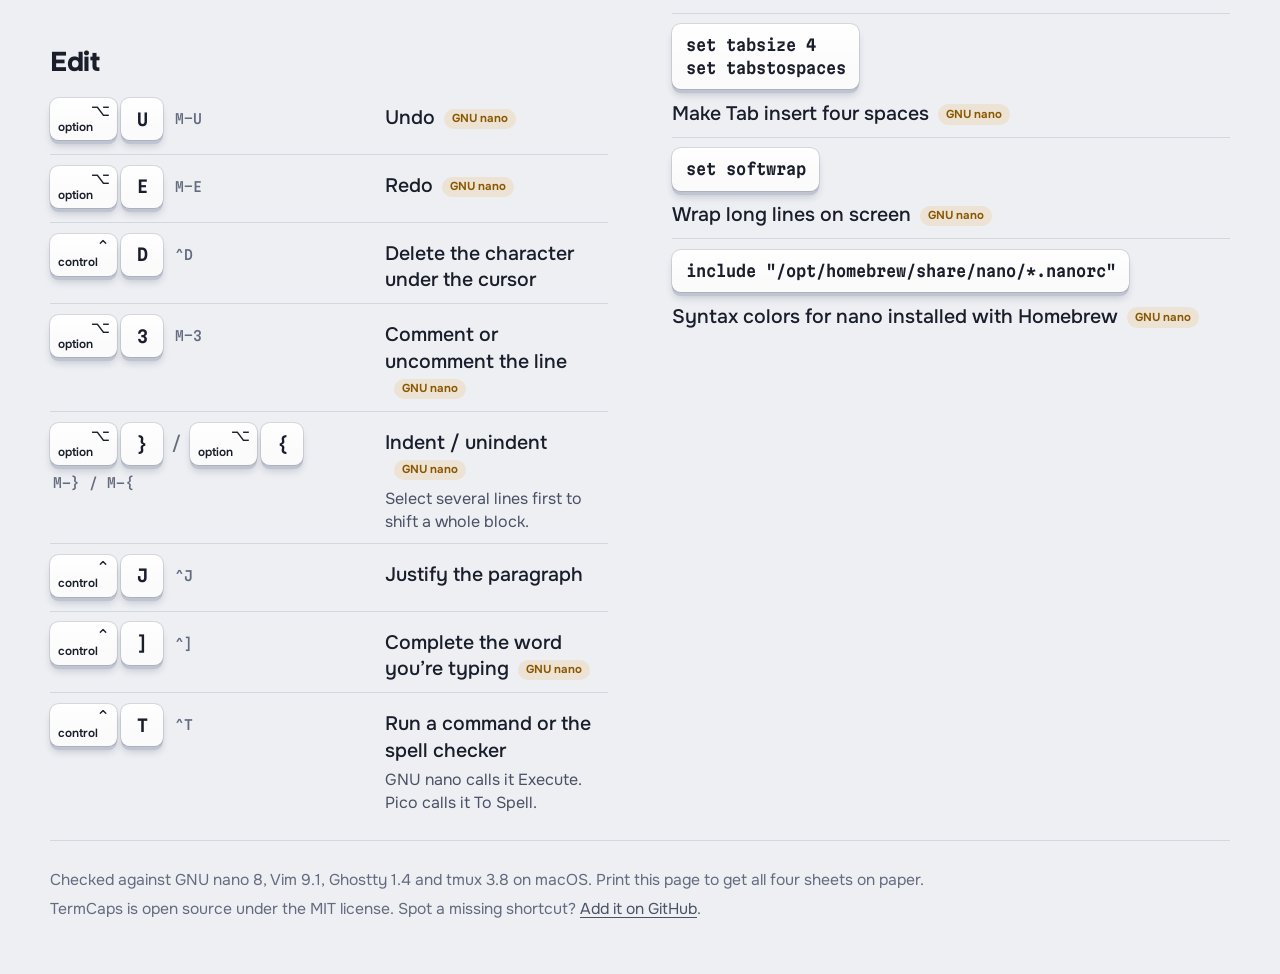
==== commit 21fea616: "Ask for a star on the GitHub button The button now reads "★ Star", with the star in the current tool" ====
--- a/index.html
+++ b/index.html
@@ -40,9 +40,9 @@
           <input id="q" type="search" placeholder="Search nano shortcuts" autocomplete="off" spellcheck="false" aria-label="Search shortcuts">
           <span class="cap sm" aria-hidden="true">/</span>
         </label>
-        <a class="gh-link" href="https://github.com/nitin7dc/termcaps" aria-label="TermCaps on GitHub">
+        <a class="gh-link" href="https://github.com/nitin7dc/termcaps" aria-label="Star TermCaps on GitHub">
           <svg viewBox="0 0 24 24" aria-hidden="true"><path d="M12 .5a11.5 11.5 0 0 0-3.64 22.41c.58.1.79-.25.79-.56v-2c-3.2.7-3.88-1.37-3.88-1.37-.52-1.33-1.28-1.69-1.28-1.69-1.04-.71.08-.7.08-.7 1.16.08 1.77 1.19 1.77 1.19 1.03 1.76 2.7 1.25 3.36.96.1-.75.4-1.25.73-1.54-2.56-.29-5.25-1.28-5.25-5.68 0-1.26.45-2.28 1.19-3.09-.12-.29-.52-1.46.11-3.05 0 0 .97-.31 3.17 1.18a11 11 0 0 1 5.77 0c2.2-1.49 3.17-1.18 3.17-1.18.63 1.59.23 2.76.11 3.05.74.81 1.19 1.83 1.19 3.09 0 4.41-2.7 5.38-5.26 5.67.41.36.78 1.06.78 2.14v3.17c0 .31.21.67.8.56A11.5 11.5 0 0 0 12 .5z"/></svg>
-          <span>GitHub</span>
+          <span><b class="gh-star" aria-hidden="true">★</b> Star</span>
         </a>
         <button id="theme" class="icon-btn" type="button" aria-label="Switch theme"></button>
       </div>
--- a/styles.css
+++ b/styles.css
@@ -345,6 +345,7 @@
 }
 .gh-link:hover { border-color: var(--ink-3); }
 .gh-link svg { width: 1.2rem; height: 1.2rem; fill: var(--ink); }
+.gh-star { color: var(--accent); font-weight: inherit; }
 .gh-stars { margin-left: 0.15rem; padding-left: 0.6rem; border-left: 1px solid var(--line); color: var(--ink-2); font-variant-numeric: tabular-nums; }
 
 /* ============ Hero: tool names in giant keycaps ============ */
